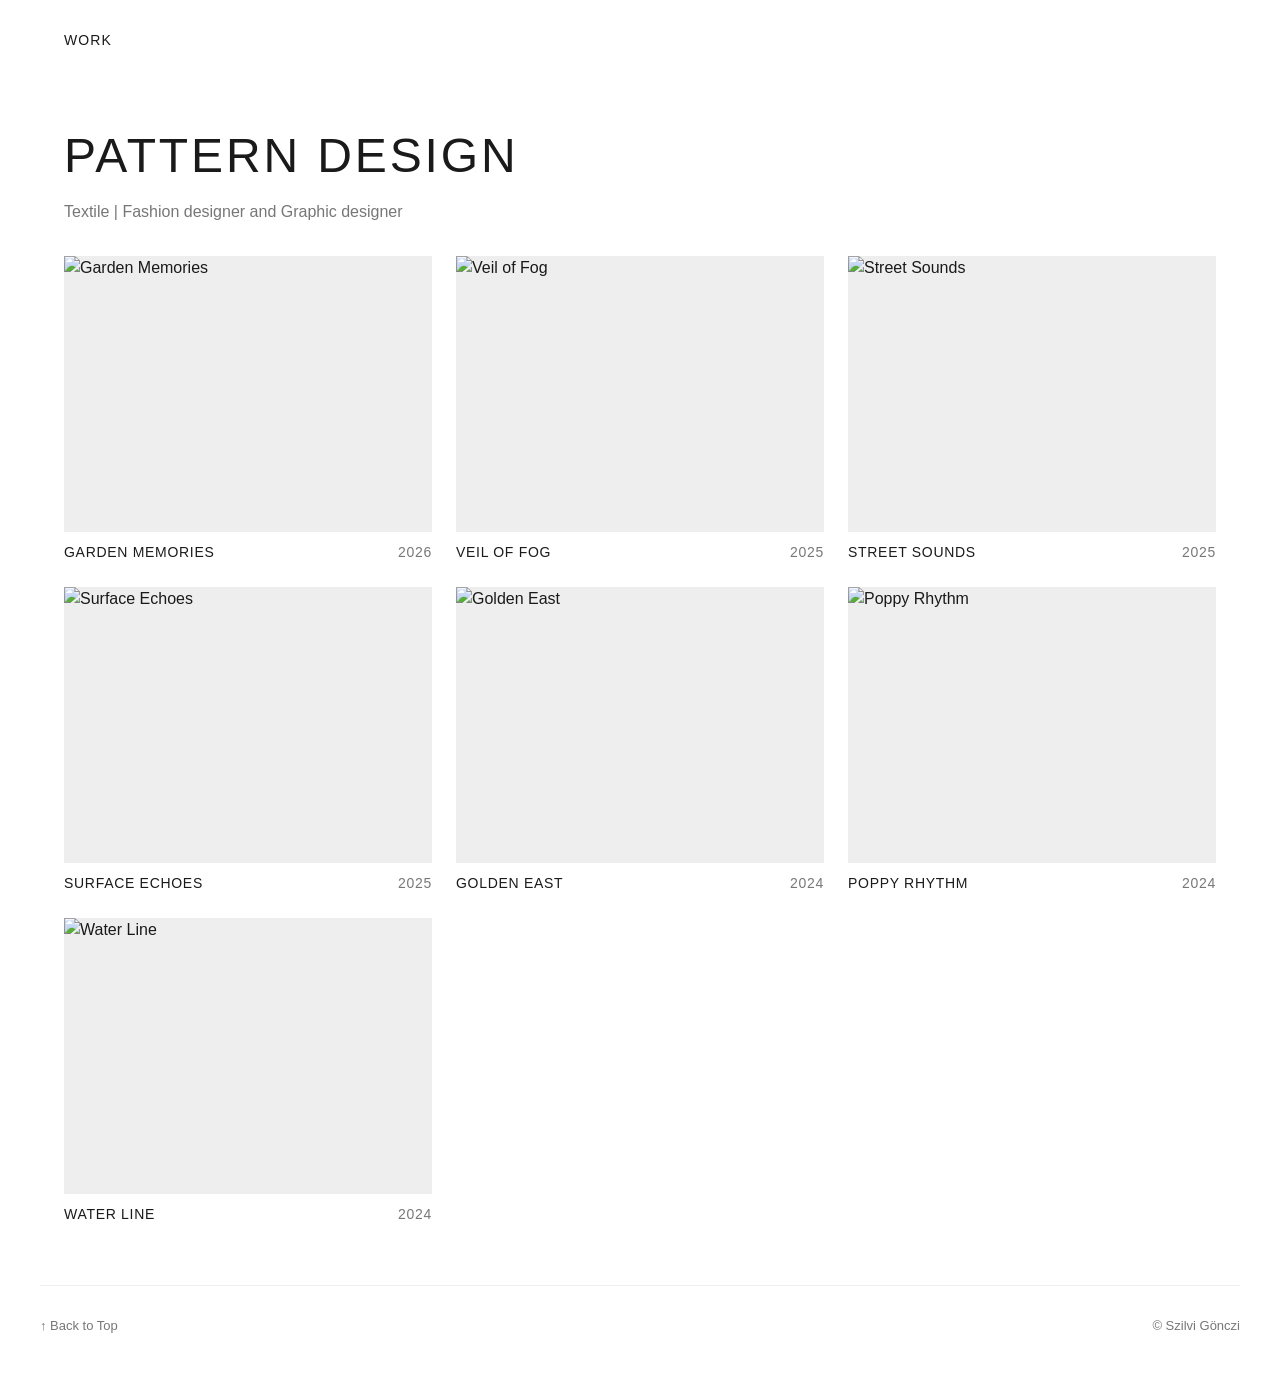
==== index.html @ 8f940dad "Add files via upload" ====
<!DOCTYPE html>
<html lang="en">
<head>
  <meta charset="utf-8">
  <meta name="viewport" content="width=device-width, initial-scale=1">
  <title>Szilvi Gönczi</title>
  <meta property="og:title" content="Szilvi Gönczi">
  <meta property="og:image" content="images/garden-memories.jpg">
  <meta name="twitter:card" content="summary_large_image">
  <link rel="stylesheet" href="style.css">
</head>
<body>
  <header class="site-header">
    <div class="wrap"><nav><a href="index.html">Work</a></nav></div>
  </header>

  <main class="wrap">
    <section class="page-title">
      <h1>PATTERN DESIGN</h1>
      <p>Textile | Fashion designer and Graphic designer</p>
    </section>

    <section class="grid">
      <a class="card" href="garden-memories.html"><div class="thumb"><img src="images/garden-memories.jpg" alt="Garden Memories" loading="lazy"></div><div class="meta"><span>Garden Memories</span><span class="year">2026</span></div></a>
      <a class="card" href="veil-of-fog.html"><div class="thumb"><img src="images/veil-of-fog.jpg" alt="Veil of Fog" loading="lazy"></div><div class="meta"><span>Veil of Fog</span><span class="year">2025</span></div></a>
      <a class="card" href="street-sounds.html"><div class="thumb"><img src="images/street-sounds.jpg" alt="Street Sounds" loading="lazy"></div><div class="meta"><span>Street Sounds</span><span class="year">2025</span></div></a>
      <a class="card" href="surface-echoes.html"><div class="thumb"><img src="images/surface-echoes.jpg" alt="Surface Echoes" loading="lazy"></div><div class="meta"><span>Surface Echoes</span><span class="year">2025</span></div></a>
      <a class="card" href="golden-east.html"><div class="thumb"><img src="images/golden-east.jpg" alt="Golden East" loading="lazy"></div><div class="meta"><span>Golden East</span><span class="year">2024</span></div></a>
      <a class="card" href="poppy-rhythm.html"><div class="thumb"><img src="images/poppy-rhythm.jpg" alt="Poppy Rhythm" loading="lazy"></div><div class="meta"><span>Poppy Rhythm</span><span class="year">2024</span></div></a>
      <a class="card" href="water-line.html"><div class="thumb"><img src="images/water-line.jpg" alt="Water Line" loading="lazy"></div><div class="meta"><span>Water Line</span><span class="year">2024</span></div></a>
    </section>
  </main>

  <footer class="wrap site-footer">
    <a href="#">↑ Back to Top</a>
    <span>© Szilvi Gönczi</span>
  </footer>
</body>
</html>
---- style.css ----
/* ====== Tweak these to match the original exactly ====== */
:root {
  --bg: #ffffff;
  --text: #1a1a1a;
  --muted: #777777;
  --accent: #1a1a1a;
  --font-body: "Helvetica Neue", Helvetica, Arial, sans-serif;
  --font-heading: "Helvetica Neue", Helvetica, Arial, sans-serif;
  --max-width: 1200px;
  --gap: 24px;
  --columns: 3;          /* change to 2 or 4 after comparing with the original */
  --thumb-ratio: 4 / 3;  /* the original preview image is 1152x864 = 4:3 */
}
@media (prefers-color-scheme: dark) { :root { } } /* remove: keeping original light look */

* { box-sizing: border-box; margin: 0; padding: 0; }
html { scroll-behavior: smooth; }
body { background: var(--bg); color: var(--text); font-family: var(--font-body); line-height: 1.5; }
a { color: inherit; text-decoration: none; }
img { display: block; max-width: 100%; }

.wrap { max-width: var(--max-width); margin: 0 auto; padding: 0 24px; }

/* Header / nav */
.site-header { padding: 28px 0; }
.site-header nav a { font-size: 14px; letter-spacing: .08em; text-transform: uppercase; }
.site-header nav a:hover { opacity: .6; }

/* Page title block */
.page-title { padding: 40px 0 32px; }
.page-title h1 { font-family: var(--font-heading); font-size: clamp(28px, 4vw, 48px); font-weight: 400; letter-spacing: .06em; }
.page-title p { color: var(--muted); margin-top: 8px; font-size: 16px; }

/* Project grid */
.grid { display: grid; grid-template-columns: repeat(var(--columns), 1fr); gap: var(--gap); padding-bottom: 60px; }
.card { display: block; }
.card .thumb { aspect-ratio: var(--thumb-ratio); background: #eee; overflow: hidden; }
.card .thumb img { width: 100%; height: 100%; object-fit: cover; transition: transform .5s ease, opacity .3s; }
.card:hover .thumb img { transform: scale(1.03); opacity: .9; }
.card .meta { display: flex; justify-content: space-between; gap: 12px; padding-top: 10px; font-size: 14px; letter-spacing: .05em; text-transform: uppercase; }
.card .meta .year { color: var(--muted); }

/* Project page */
.project h1 { font-size: clamp(26px, 3.5vw, 40px); font-weight: 400; letter-spacing: .06em; text-transform: uppercase; }
.project .year { color: var(--muted); margin: 6px 0 24px; }
.project .description { max-width: 640px; margin-bottom: 40px; }
.project .gallery { display: grid; gap: var(--gap); padding-bottom: 60px; }
.back { display: inline-block; margin-bottom: 24px; font-size: 14px; }

/* Footer */
.site-footer { padding: 30px 0 50px; display: flex; justify-content: space-between; font-size: 13px; color: var(--muted); border-top: 1px solid #eee; }
.site-footer a:hover { color: var(--text); }

@media (max-width: 900px) { :root { --columns: 2; } }
@media (max-width: 560px) { :root { --columns: 1; } }
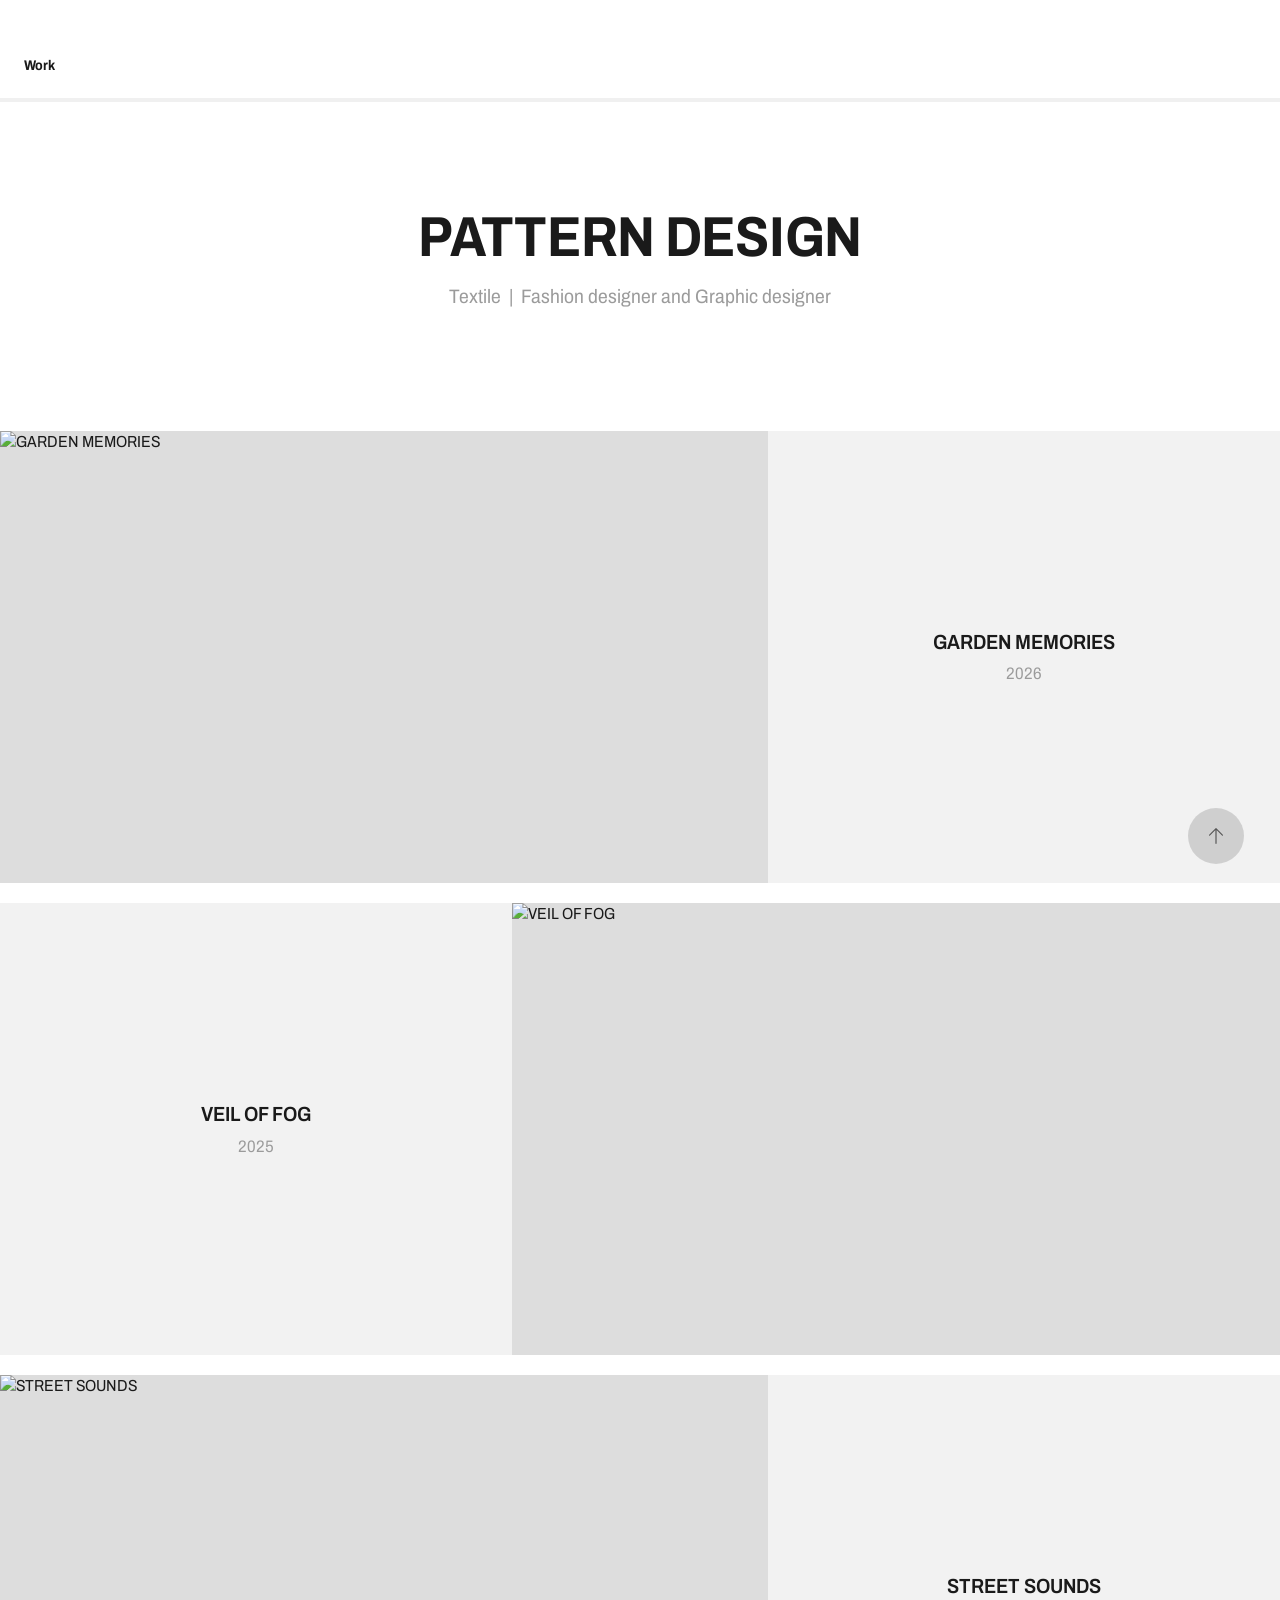
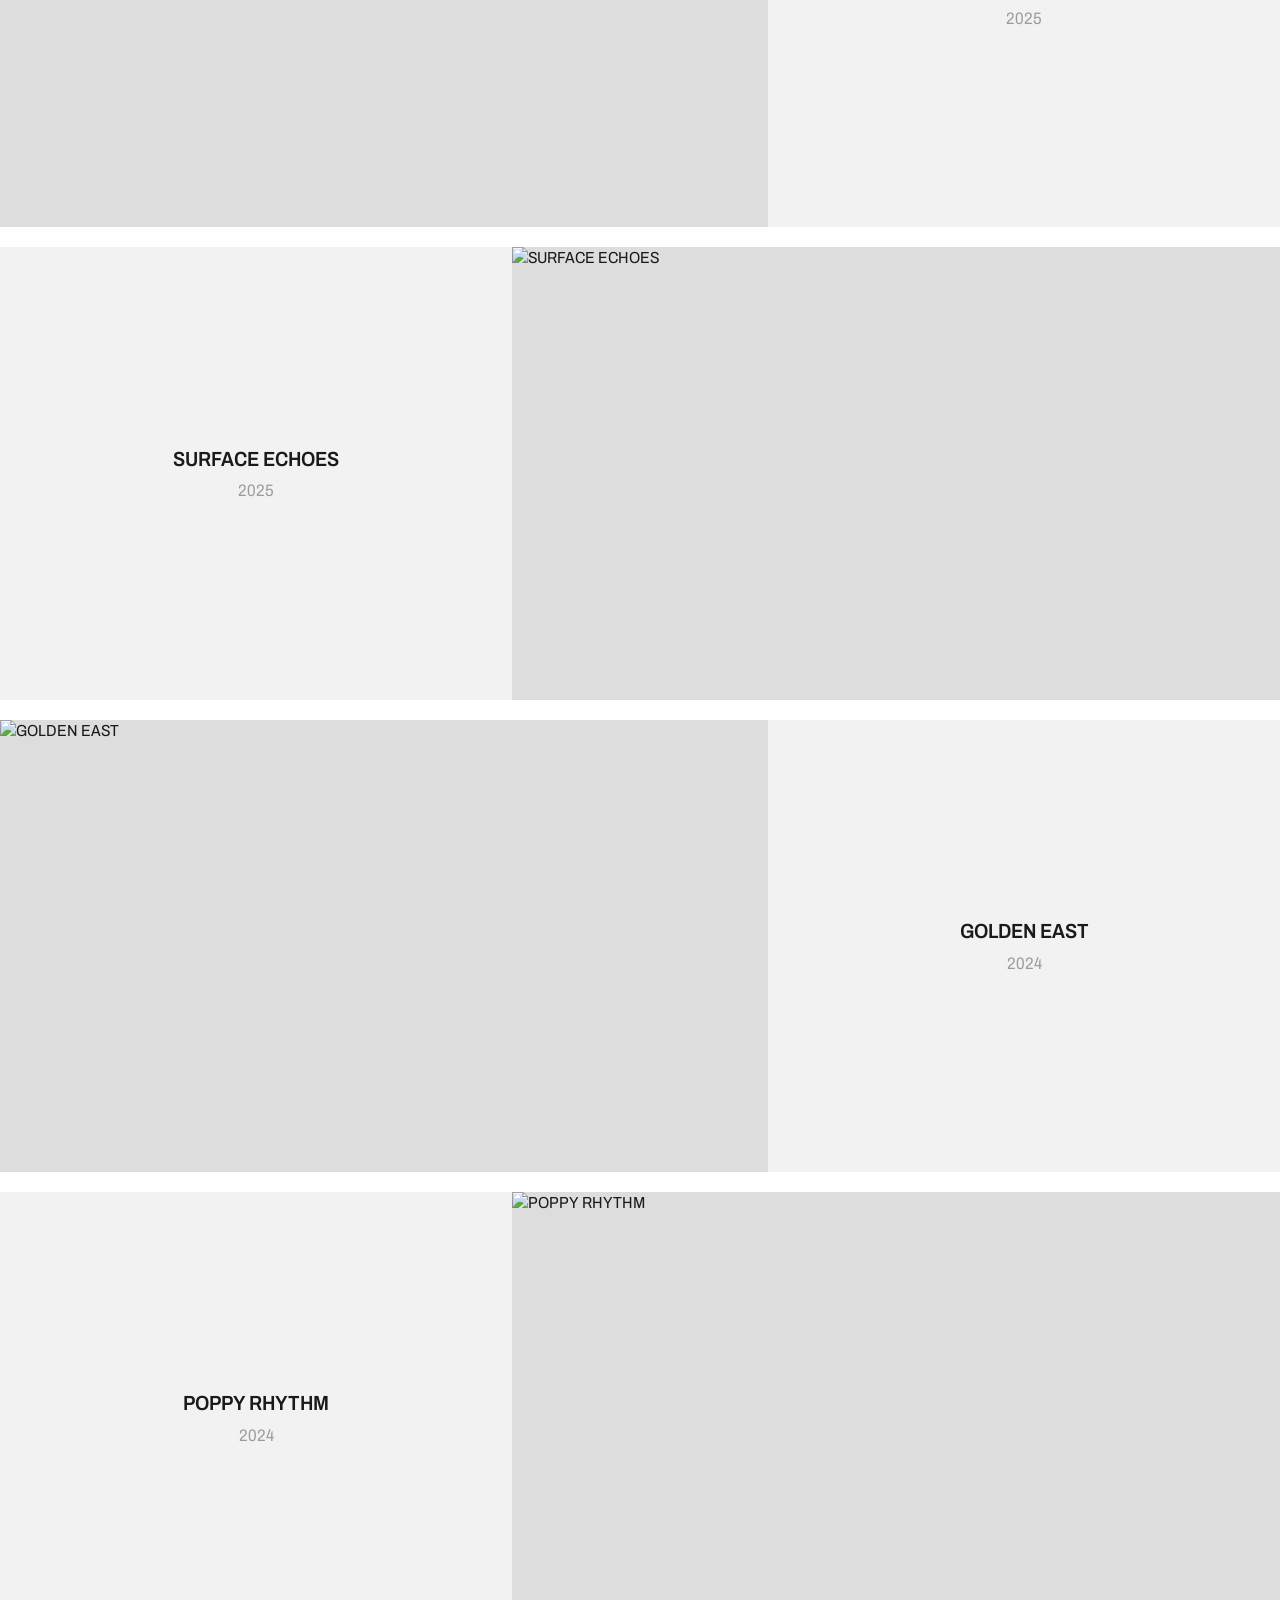
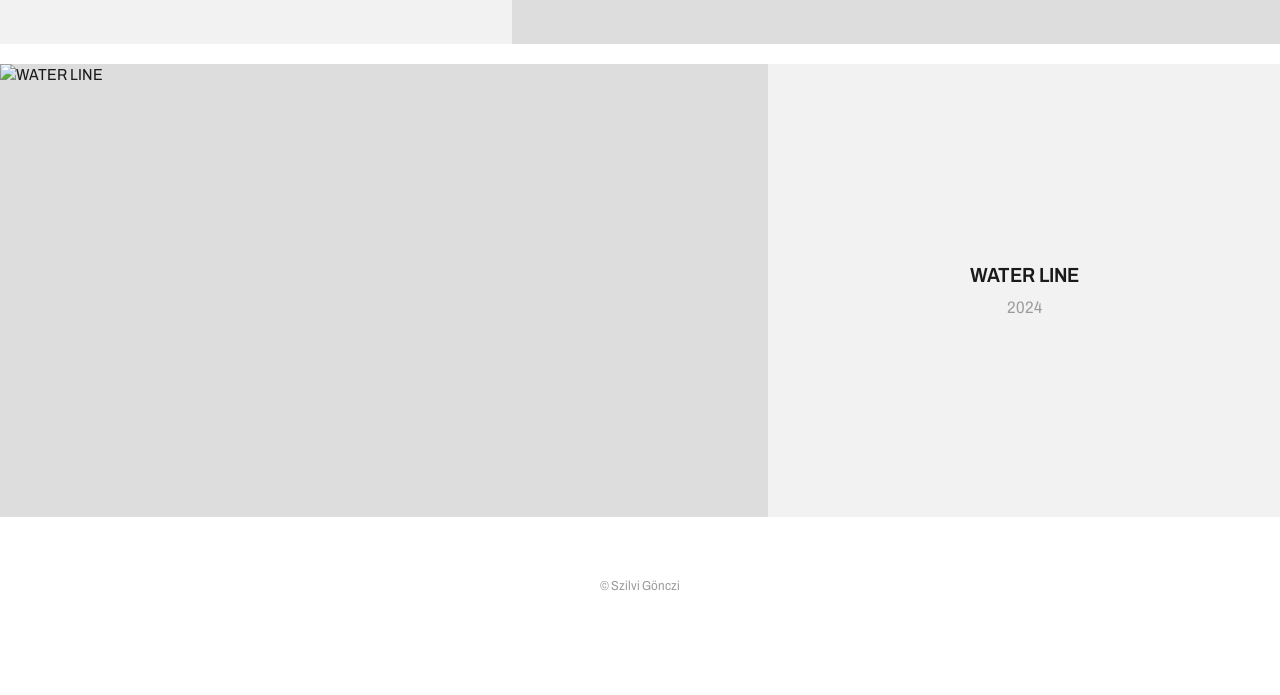
==== commit f0b01a25: "Add files via upload" ====
--- a/index.html
+++ b/index.html
@@ -7,33 +7,28 @@
   <meta property="og:title" content="Szilvi Gönczi">
   <meta property="og:image" content="images/garden-memories.jpg">
   <meta name="twitter:card" content="summary_large_image">
+  <link rel="preconnect" href="https://fonts.googleapis.com"><link href="https://fonts.googleapis.com/css2?family=Archivo:wdth,wght@62..125,400..800&display=swap" rel="stylesheet">
   <link rel="stylesheet" href="style.css">
 </head>
 <body>
-  <header class="site-header">
-    <div class="wrap"><nav><a href="index.html">Work</a></nav></div>
-  </header>
+  <header class="site-header"><nav><a href="index.html">Work</a></nav></header>
 
-  <main class="wrap">
-    <section class="page-title">
-      <h1>PATTERN DESIGN</h1>
-      <p>Textile | Fashion designer and Graphic designer</p>
-    </section>
+  <section class="intro">
+    <h1>PATTERN DESIGN</h1>
+    <p>Textile &nbsp;|&nbsp; Fashion designer and Graphic designer</p>
+  </section>
 
-    <section class="grid">
-      <a class="card" href="garden-memories.html"><div class="thumb"><img src="images/garden-memories.jpg" alt="Garden Memories" loading="lazy"></div><div class="meta"><span>Garden Memories</span><span class="year">2026</span></div></a>
-      <a class="card" href="veil-of-fog.html"><div class="thumb"><img src="images/veil-of-fog.jpg" alt="Veil of Fog" loading="lazy"></div><div class="meta"><span>Veil of Fog</span><span class="year">2025</span></div></a>
-      <a class="card" href="street-sounds.html"><div class="thumb"><img src="images/street-sounds.jpg" alt="Street Sounds" loading="lazy"></div><div class="meta"><span>Street Sounds</span><span class="year">2025</span></div></a>
-      <a class="card" href="surface-echoes.html"><div class="thumb"><img src="images/surface-echoes.jpg" alt="Surface Echoes" loading="lazy"></div><div class="meta"><span>Surface Echoes</span><span class="year">2025</span></div></a>
-      <a class="card" href="golden-east.html"><div class="thumb"><img src="images/golden-east.jpg" alt="Golden East" loading="lazy"></div><div class="meta"><span>Golden East</span><span class="year">2024</span></div></a>
-      <a class="card" href="poppy-rhythm.html"><div class="thumb"><img src="images/poppy-rhythm.jpg" alt="Poppy Rhythm" loading="lazy"></div><div class="meta"><span>Poppy Rhythm</span><span class="year">2024</span></div></a>
-      <a class="card" href="water-line.html"><div class="thumb"><img src="images/water-line.jpg" alt="Water Line" loading="lazy"></div><div class="meta"><span>Water Line</span><span class="year">2024</span></div></a>
-    </section>
+  <main class="rows">
+      <a class="row" href="garden-memories.html"><div class="row-img"><img src="images/garden-memories.jpg" alt="GARDEN MEMORIES" loading="lazy"></div><div class="row-text"><h2>GARDEN MEMORIES</h2><p>2026</p></div></a>
+      <a class="row" href="veil-of-fog.html"><div class="row-img"><img src="images/veil-of-fog.jpg" alt="VEIL OF FOG" loading="lazy"></div><div class="row-text"><h2>VEIL OF FOG</h2><p>2025</p></div></a>
+      <a class="row" href="street-sounds.html"><div class="row-img"><img src="images/street-sounds.jpg" alt="STREET SOUNDS" loading="lazy"></div><div class="row-text"><h2>STREET SOUNDS</h2><p>2025</p></div></a>
+      <a class="row" href="surface-echoes.html"><div class="row-img"><img src="images/surface-echoes.jpg" alt="SURFACE ECHOES" loading="lazy"></div><div class="row-text"><h2>SURFACE ECHOES</h2><p>2025</p></div></a>
+      <a class="row" href="golden-east.html"><div class="row-img"><img src="images/golden-east.jpg" alt="GOLDEN EAST" loading="lazy"></div><div class="row-text"><h2>GOLDEN EAST</h2><p>2024</p></div></a>
+      <a class="row" href="poppy-rhythm.html"><div class="row-img"><img src="images/poppy-rhythm.jpg" alt="POPPY RHYTHM" loading="lazy"></div><div class="row-text"><h2>POPPY RHYTHM</h2><p>2024</p></div></a>
+      <a class="row" href="water-line.html"><div class="row-img"><img src="images/water-line.jpg" alt="WATER LINE" loading="lazy"></div><div class="row-text"><h2>WATER LINE</h2><p>2024</p></div></a>
   </main>
 
-  <footer class="wrap site-footer">
-    <a href="#">↑ Back to Top</a>
-    <span>© Szilvi Gönczi</span>
-  </footer>
+  <footer class="site-footer">© Szilvi Gönczi</footer>
+  <a class="to-top" href="#" aria-label="Back to top"><svg viewBox="0 0 24 24" fill="none" stroke="currentColor" stroke-width="1.3" stroke-linecap="round" stroke-linejoin="round"><path d="M12 20V4M5 11l7-7 7 7"/></svg></a>
 </body>
 </html>
--- a/style.css
+++ b/style.css
@@ -2,54 +2,107 @@
 :root {
   --bg: #ffffff;
   --text: #1a1a1a;
-  --muted: #777777;
-  --accent: #1a1a1a;
-  --font-body: "Helvetica Neue", Helvetica, Arial, sans-serif;
-  --font-heading: "Helvetica Neue", Helvetica, Arial, sans-serif;
-  --max-width: 1200px;
-  --gap: 24px;
-  --columns: 3;          /* change to 2 or 4 after comparing with the original */
-  --thumb-ratio: 4 / 3;  /* the original preview image is 1152x864 = 4:3 */
+  --muted: #9b9b9b;
+  --panel: #f2f2f2;
+  --font: "Archivo", "Franklin Gothic Medium", "Helvetica Neue", Arial, sans-serif;
+  --stretch: 88%;         /* Archivo width axis: lower = narrower (Franklin Gothic is fairly narrow) */
+  --title-weight: 700;
+  --header-line: #f0f0f0;
+  --row-gap: 20px;        /* white gap between rows */
+  --img-width: 60%;       /* share of the row taken by the image */
+  --row-ratio: 2.83 / 1;  /* overall row shape (width / height) */
+  --intro-space: 120px;   /* white space between subtitle and first row */
 }
-@media (prefers-color-scheme: dark) { :root { } } /* remove: keeping original light look */
 
 * { box-sizing: border-box; margin: 0; padding: 0; }
 html { scroll-behavior: smooth; }
-body { background: var(--bg); color: var(--text); font-family: var(--font-body); line-height: 1.5; }
+body { background: var(--bg); color: var(--text); font-family: var(--font); font-stretch: var(--stretch); line-height: 1.4; }
 a { color: inherit; text-decoration: none; }
 img { display: block; max-width: 100%; }
 
-.wrap { max-width: var(--max-width); margin: 0 auto; padding: 0 24px; }
-
-/* Header / nav */
-.site-header { padding: 28px 0; }
-.site-header nav a { font-size: 14px; letter-spacing: .08em; text-transform: uppercase; }
+/* Header: left-aligned bold "Work" with a light grey rule under it */
+.site-header { padding: 54px var(--nav-pad, 24px) 22px; text-align: left; border-bottom: 4px solid var(--header-line); }
+.site-header nav a { font-size: 14px; font-weight: 700; }
 .site-header nav a:hover { opacity: .6; }
 
-/* Page title block */
-.page-title { padding: 40px 0 32px; }
-.page-title h1 { font-family: var(--font-heading); font-size: clamp(28px, 4vw, 48px); font-weight: 400; letter-spacing: .06em; }
-.page-title p { color: var(--muted); margin-top: 8px; font-size: 16px; }
+/* Big bold title + grey subtitle */
+.intro { text-align: center; padding: 105px 24px var(--intro-space); }
+.intro h1 { font-size: clamp(32px, 4.4vw, 84px); font-weight: var(--title-weight); line-height: 1.1; letter-spacing: -0.005em; }
+.intro p { color: var(--muted); font-size: clamp(15px, 1.52vw, 28px); font-weight: 400; margin-top: 14px; }
 
-/* Project grid */
-.grid { display: grid; grid-template-columns: repeat(var(--columns), 1fr); gap: var(--gap); padding-bottom: 60px; }
-.card { display: block; }
-.card .thumb { aspect-ratio: var(--thumb-ratio); background: #eee; overflow: hidden; }
-.card .thumb img { width: 100%; height: 100%; object-fit: cover; transition: transform .5s ease, opacity .3s; }
-.card:hover .thumb img { transform: scale(1.03); opacity: .9; }
-.card .meta { display: flex; justify-content: space-between; gap: 12px; padding-top: 10px; font-size: 14px; letter-spacing: .05em; text-transform: uppercase; }
-.card .meta .year { color: var(--muted); }
+/* Full-bleed zigzag rows */
+.rows { display: flex; flex-direction: column; gap: var(--row-gap); }
+.row { display: flex; width: 100%; aspect-ratio: var(--row-ratio); }
+.row:nth-child(even) { flex-direction: row-reverse; }
+.row-img { width: var(--img-width); overflow: hidden; background: #ddd; }
+.row-img img { width: 100%; height: 100%; object-fit: cover; }
+.row-text { flex: 1; background: var(--panel); display: flex; flex-direction: column; align-items: center; justify-content: center; text-align: center; padding: 24px; }
+.row-text h2 { font-size: clamp(16px, 1.6vw, 30px); font-weight: 600; text-transform: uppercase; }
+.row-text p { color: var(--muted); font-size: clamp(14px, 1.3vw, 24px); font-weight: 400; margin-top: 6px; }
 
-/* Project page */
-.project h1 { font-size: clamp(26px, 3.5vw, 40px); font-weight: 400; letter-spacing: .06em; text-transform: uppercase; }
-.project .year { color: var(--muted); margin: 6px 0 24px; }
-.project .description { max-width: 640px; margin-bottom: 40px; }
-.project .gallery { display: grid; gap: var(--gap); padding-bottom: 60px; }
-.back { display: inline-block; margin-bottom: 24px; font-size: 14px; }
+/* Back-to-top round button */
+.to-top { position: fixed; right: 36px; bottom: 36px; width: 56px; height: 56px; border-radius: 50%;
+  background: rgba(0,0,0,.14); display: flex; align-items: center; justify-content: center; color: #555; transition: background .2s; }
+.to-top svg { width: 22px; height: 22px; }
+.to-top:hover { background: rgba(0,0,0,.24); }
 
-/* Footer */
-.site-footer { padding: 30px 0 50px; display: flex; justify-content: space-between; font-size: 13px; color: var(--muted); border-top: 1px solid #eee; }
-.site-footer a:hover { color: var(--text); }
+.site-footer { text-align: center; padding: 60px 0 100px; font-size: 13px; color: var(--muted); }
 
-@media (max-width: 900px) { :root { --columns: 2; } }
-@media (max-width: 560px) { :root { --columns: 1; } }
+/* ===== Project pages ===== */
+.project-page { --side: 3vw; --inner: 6vw; }
+.p-header { border-bottom: 1px solid #eee; padding: 0 var(--side); }
+.p-nav { display: inline-block; padding-top: 14px; font-size: 11px; color: var(--muted); }
+.p-title { text-align: center; font-size: 13px; font-weight: 700; letter-spacing: .02em; padding: 24px 0 30px; }
+
+.hero { padding: 0 var(--side); }
+.hero img { width: 100%; height: auto; display: block; background: #ddd; min-height: 40vw; object-fit: cover; }
+.hero-caption { display: flex; align-items: center; gap: 10px; padding: 12px 20px; color: #fff; font-size: 12px; font-weight: 600; letter-spacing: .06em; }
+.hero-caption i { font-style: normal; opacity: .6; }
+
+.p-intro { padding: 0 var(--inner); }
+.statement-row { display: flex; justify-content: flex-end; align-items: center; gap: 2vw; padding: 2.8vw 1.5vw 0 0; }
+.statement { max-width: 20vw; font-size: clamp(9px, .78vw, 13px); font-weight: 700; line-height: 1.45; letter-spacing: .01em; text-align: right; }
+.vr { width: 1px; align-self: stretch; background: #222; }
+.p-year { font-size: clamp(20px, 2vw, 32px); font-weight: 800; }
+.p-h1 { font-size: clamp(48px, 8.5vw, 150px); font-weight: 800; line-height: .92; letter-spacing: -.01em; margin-top: .5vw; }
+.short-rule { width: 5vw; border: 0; border-top: 3px solid var(--text); margin: 2.4vw 0 1.8vw; }
+.p-lead { max-width: 28vw; font-size: clamp(10px, .85vw, 14px); text-transform: uppercase; line-height: 1.6; letter-spacing: .02em; color: #444; }
+.p-desc { max-width: 62vw; margin-top: 1.6vw; font-size: clamp(12px, 1vw, 16px); line-height: 1.65; color: #555; }
+
+.collection { padding: 4vw var(--inner) 0; }
+.section-label { display: flex; align-items: center; gap: 12px; margin-bottom: 1vw; font-size: clamp(9px, .8vw, 13px); font-weight: 600; letter-spacing: .06em; color: #222; }
+.section-label i { flex: 1; height: 1px; background: #ddd; }
+.section-label b { width: 6vw; height: 3px; background: var(--text); }
+.tiles { display: grid; grid-template-columns: repeat(4, 1fr); gap: 4px; }
+.tiles img { width: 100%; aspect-ratio: 4 / 3; object-fit: cover; background: #ddd; }
+
+/* Full-width pattern showcase: one big image + caption row, repeated */
+.showcase { padding-top: 1.5vw; }
+.showcase-caption { display: flex; align-items: baseline; gap: 10px; padding: 10px var(--inner) 10px; border-top: 1px solid #ddd; }
+.showcase-caption strong { font-size: clamp(11px, .95vw, 15px); }
+.showcase-caption span { font-size: clamp(8px, .7vw, 12px); color: #777; letter-spacing: .04em; }
+.pattern-block { display: block; }
+.pattern-block img { width: 100%; height: auto; display: block; background: #ddd; }
+.pattern-block figcaption { display: flex; align-items: center; gap: 10px; padding: 14px var(--inner); }
+.p-num { color: #999; font-size: clamp(13px, 1.2vw, 20px); font-weight: 300; }
+.p-name { margin-left: auto; font-size: clamp(11px, .95vw, 15px); font-weight: 700; }
+.p-tag { font-size: clamp(8px, .7vw, 12px); color: #999; letter-spacing: .04em; padding-left: 8px; border-left: 1px solid #ccc; }
+
+.related { padding: 4vw var(--side) 5vw; }
+.related h2 { font-size: clamp(14px, 1.3vw, 20px); font-weight: 700; margin-bottom: 1.4vw; }
+.rel-grid { display: grid; grid-template-columns: repeat(3, 1fr); gap: 2vw; }
+.rel-card { display: block; }
+.rel-card img { width: 100%; aspect-ratio: 4 / 3; object-fit: cover; background: #ddd; }
+.rel-card strong { display: block; text-align: center; font-size: clamp(11px, .95vw, 15px); font-weight: 700; margin-top: 1vw; }
+.rel-card span { display: block; text-align: center; font-size: clamp(10px, .85vw, 13px); color: var(--muted); margin-top: 3px; }
+
+@media (max-width: 800px) {
+  .project-page { --inner: 5vw; --side: 4vw; }
+  .statement-row { padding-right: 0; }
+  .statement { max-width: 50vw; font-size: 10px; }
+  .p-lead, .p-desc { max-width: 100%; }
+  .tiles { grid-template-columns: repeat(2, 1fr); }
+  .rel-grid { grid-template-columns: 1fr; gap: 8vw; }
+  .p-name { margin-left: 0; }
+  .pattern-block figcaption { flex-wrap: wrap; }
+}
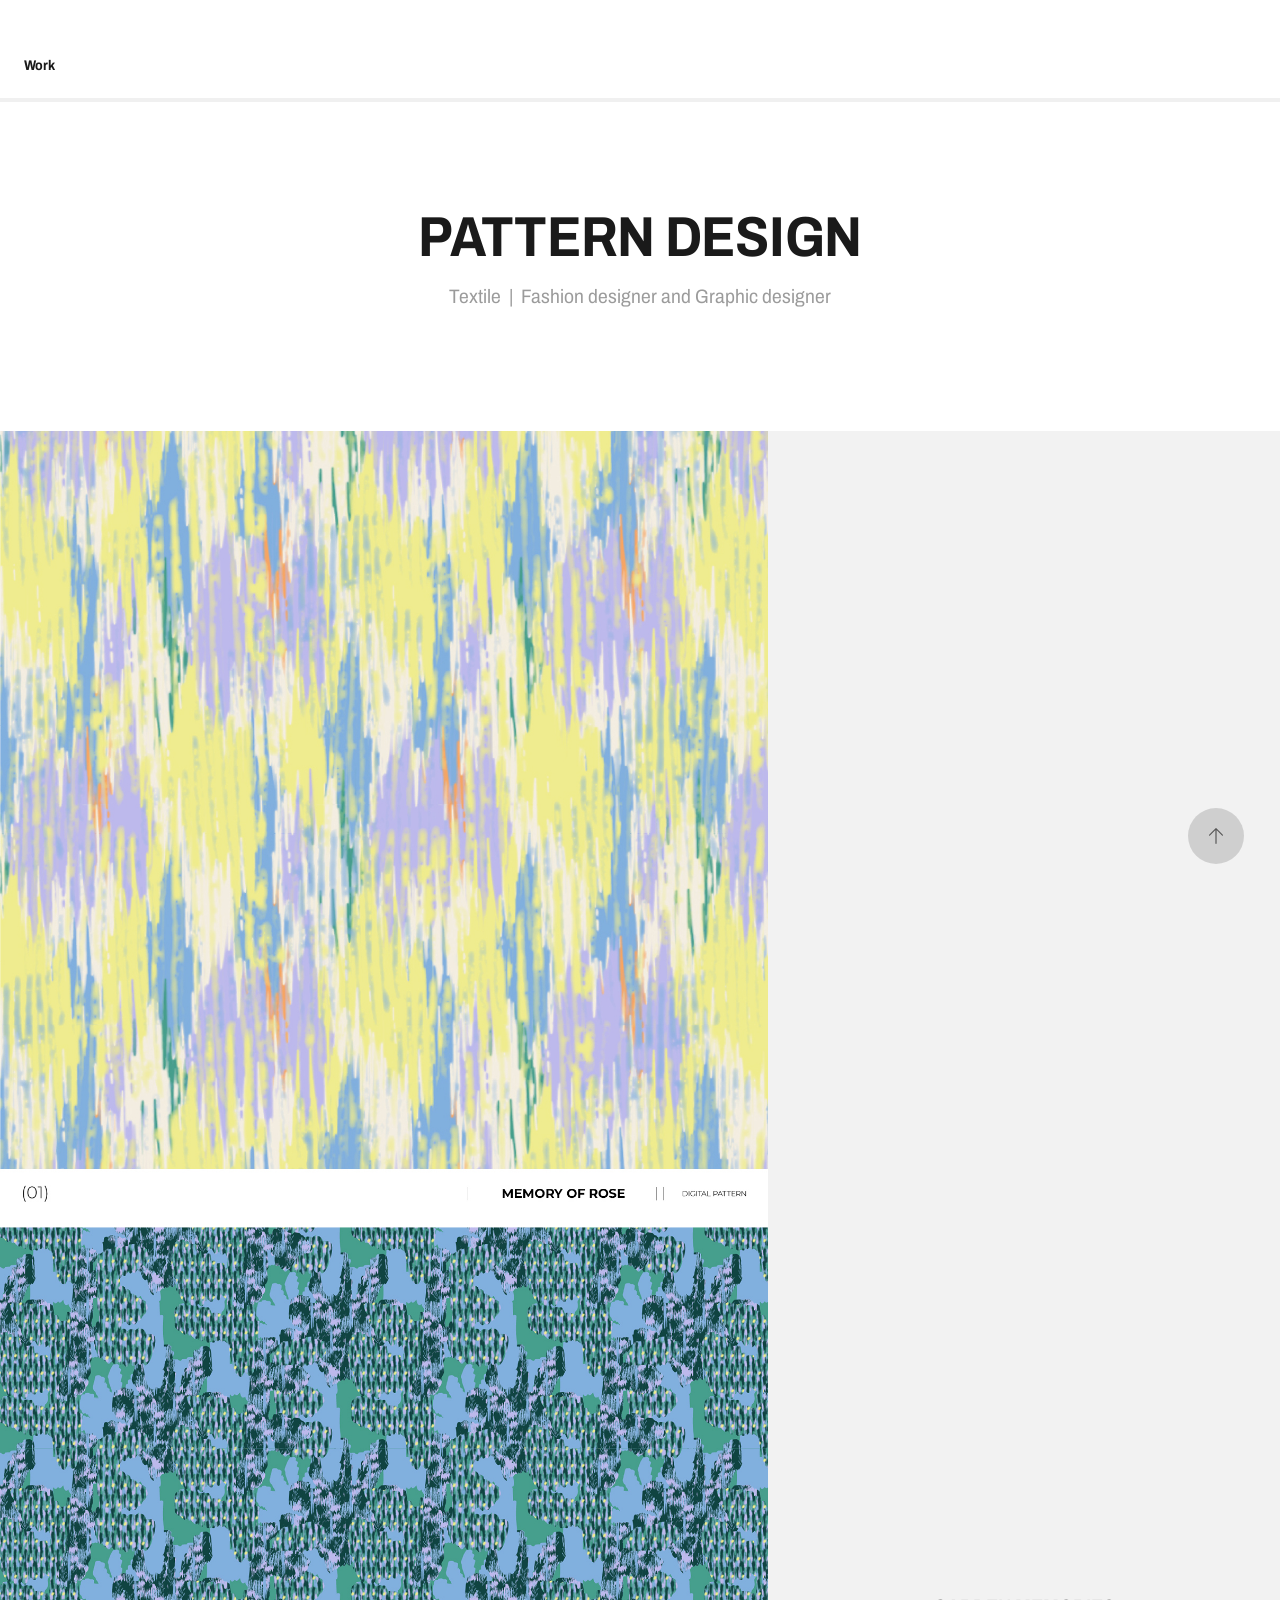
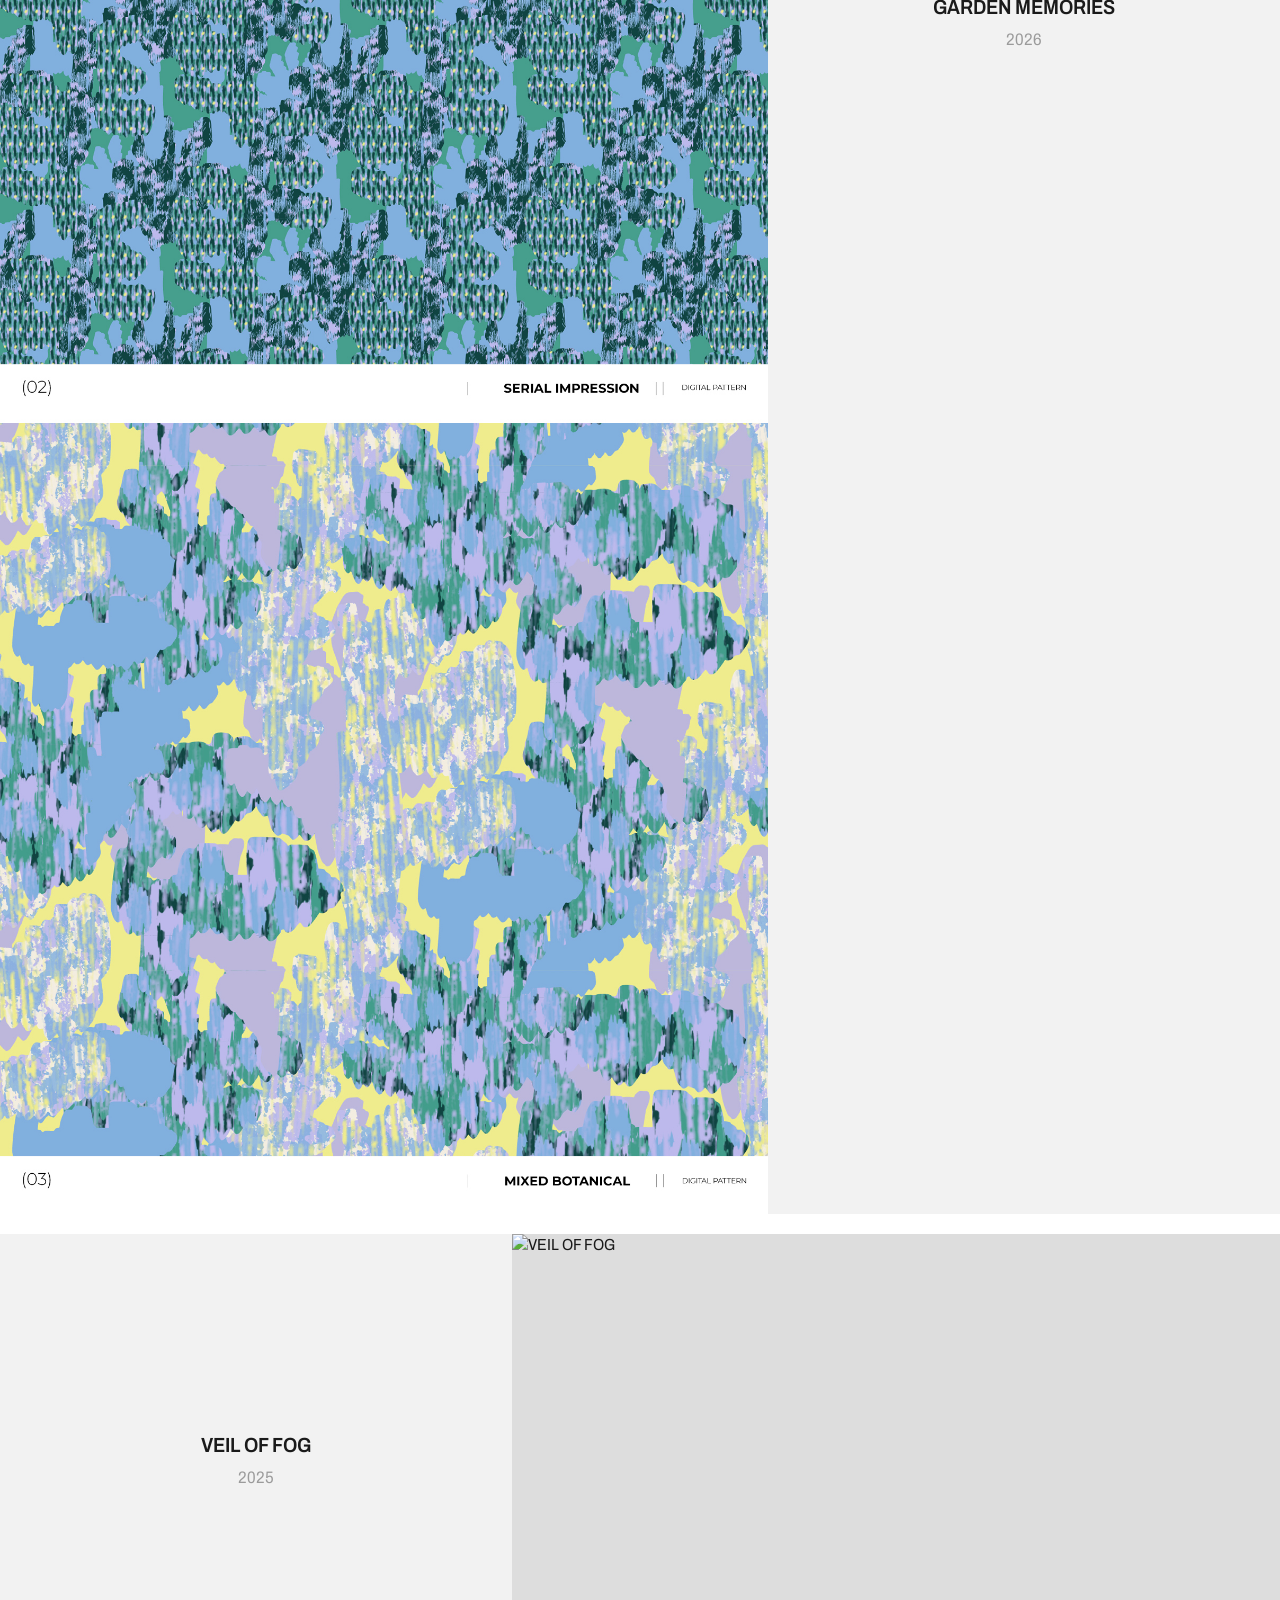
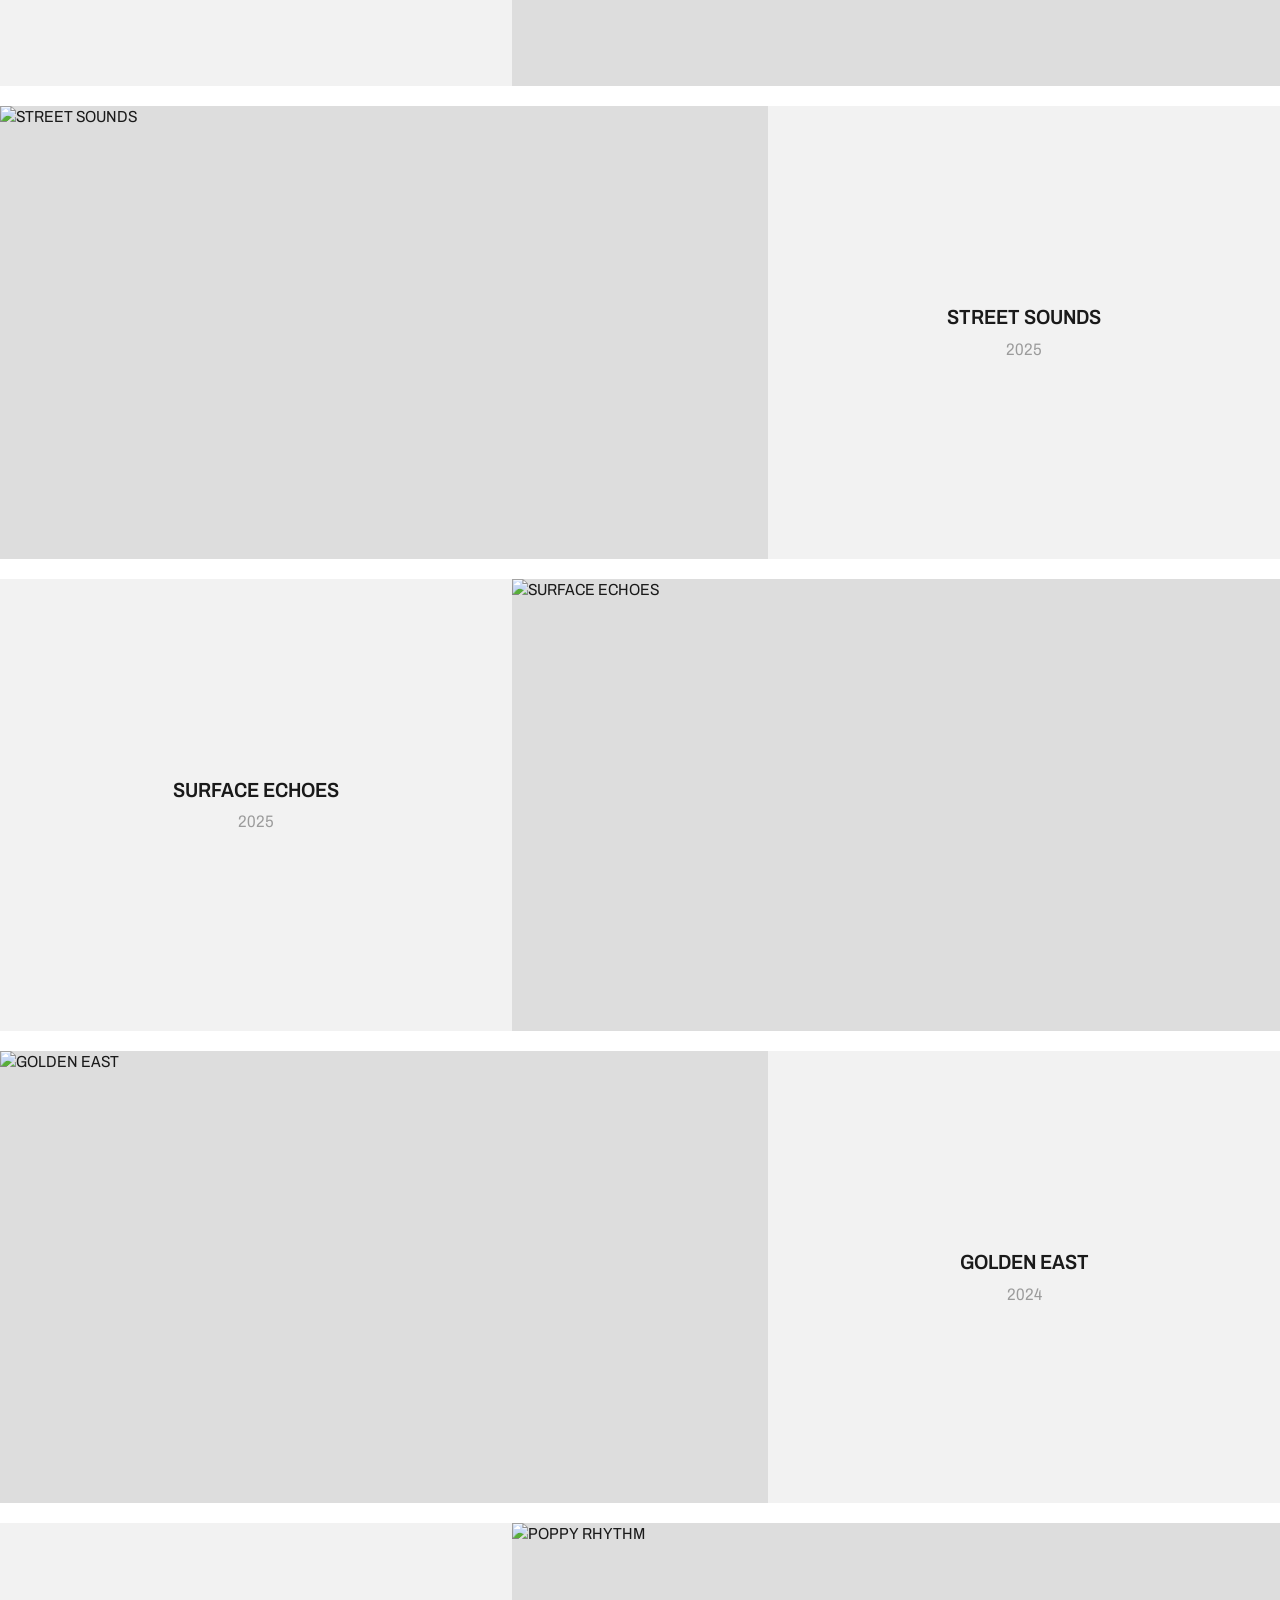
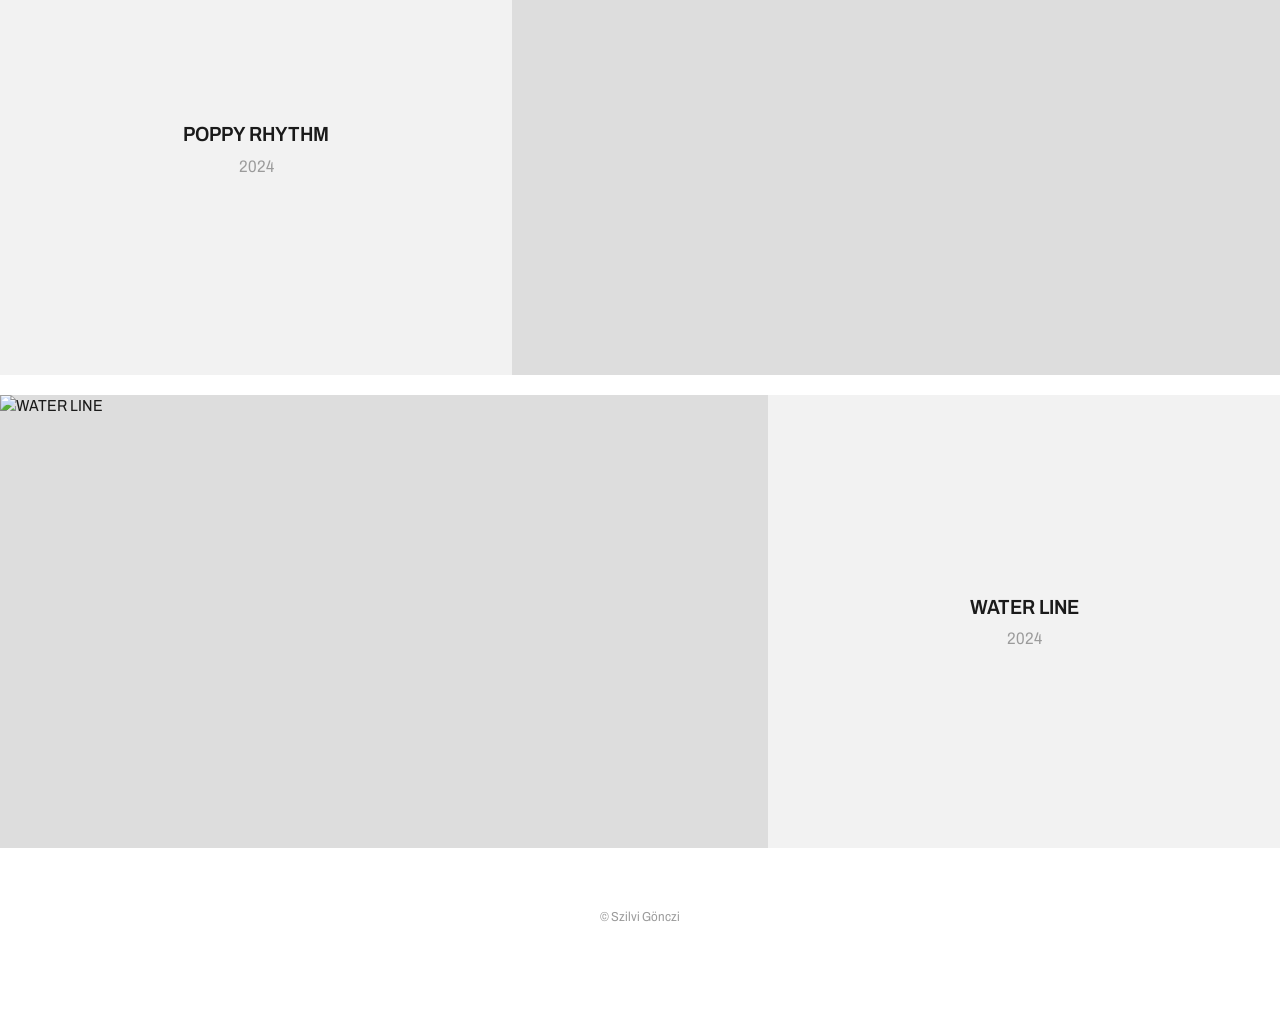
==== commit 86b124e8: "modified:   index.html" ====
--- a/index.html
+++ b/index.html
@@ -19,7 +19,7 @@
   </section>
 
   <main class="rows">
-      <a class="row" href="garden-memories.html"><div class="row-img"><img src="images/garden-memories.jpg" alt="GARDEN MEMORIES" loading="lazy"></div><div class="row-text"><h2>GARDEN MEMORIES</h2><p>2026</p></div></a>
+      <a class="row" href="garden-memories.html"><div class="row-img"><img src="images/kert2.jpg" alt="GARDEN MEMORIES" loading="lazy"></div><div class="row-text"><h2>GARDEN MEMORIES</h2><p>2026</p></div></a>
       <a class="row" href="veil-of-fog.html"><div class="row-img"><img src="images/veil-of-fog.jpg" alt="VEIL OF FOG" loading="lazy"></div><div class="row-text"><h2>VEIL OF FOG</h2><p>2025</p></div></a>
       <a class="row" href="street-sounds.html"><div class="row-img"><img src="images/street-sounds.jpg" alt="STREET SOUNDS" loading="lazy"></div><div class="row-text"><h2>STREET SOUNDS</h2><p>2025</p></div></a>
       <a class="row" href="surface-echoes.html"><div class="row-img"><img src="images/surface-echoes.jpg" alt="SURFACE ECHOES" loading="lazy"></div><div class="row-text"><h2>SURFACE ECHOES</h2><p>2025</p></div></a>
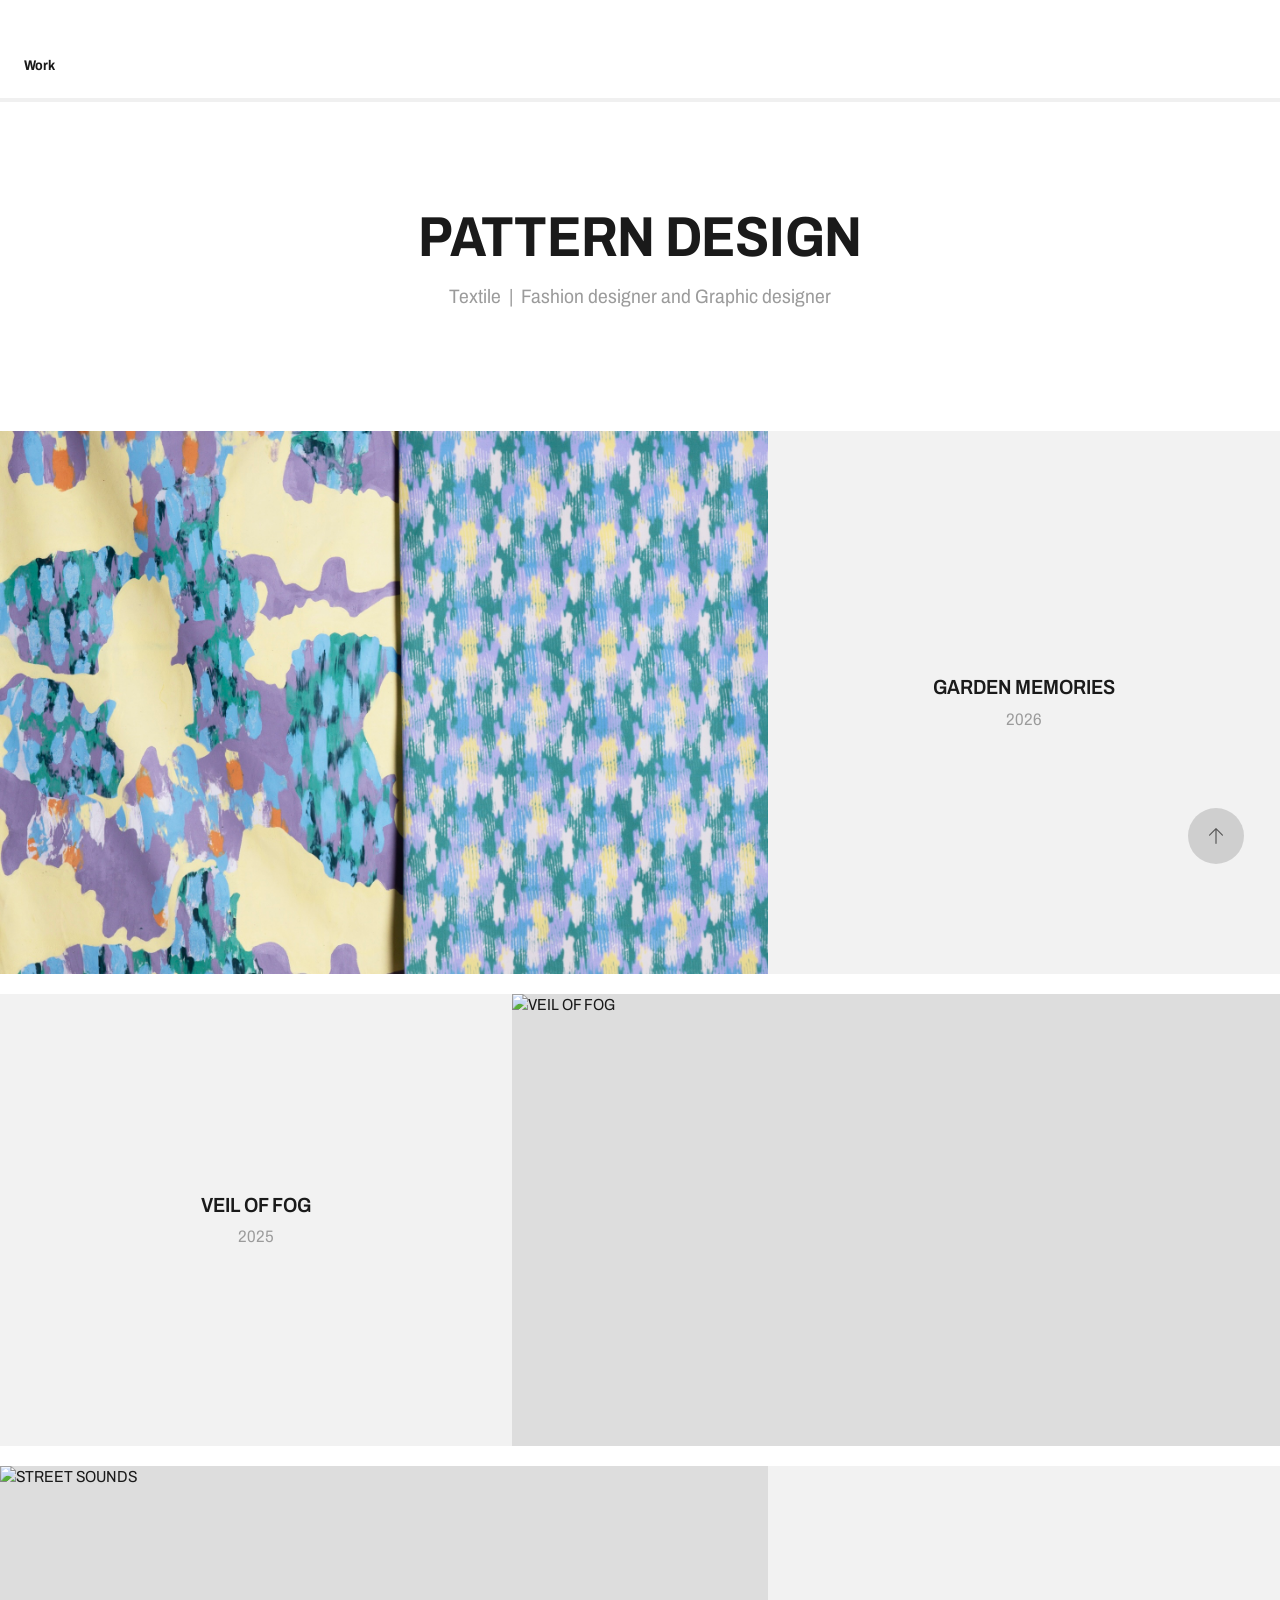
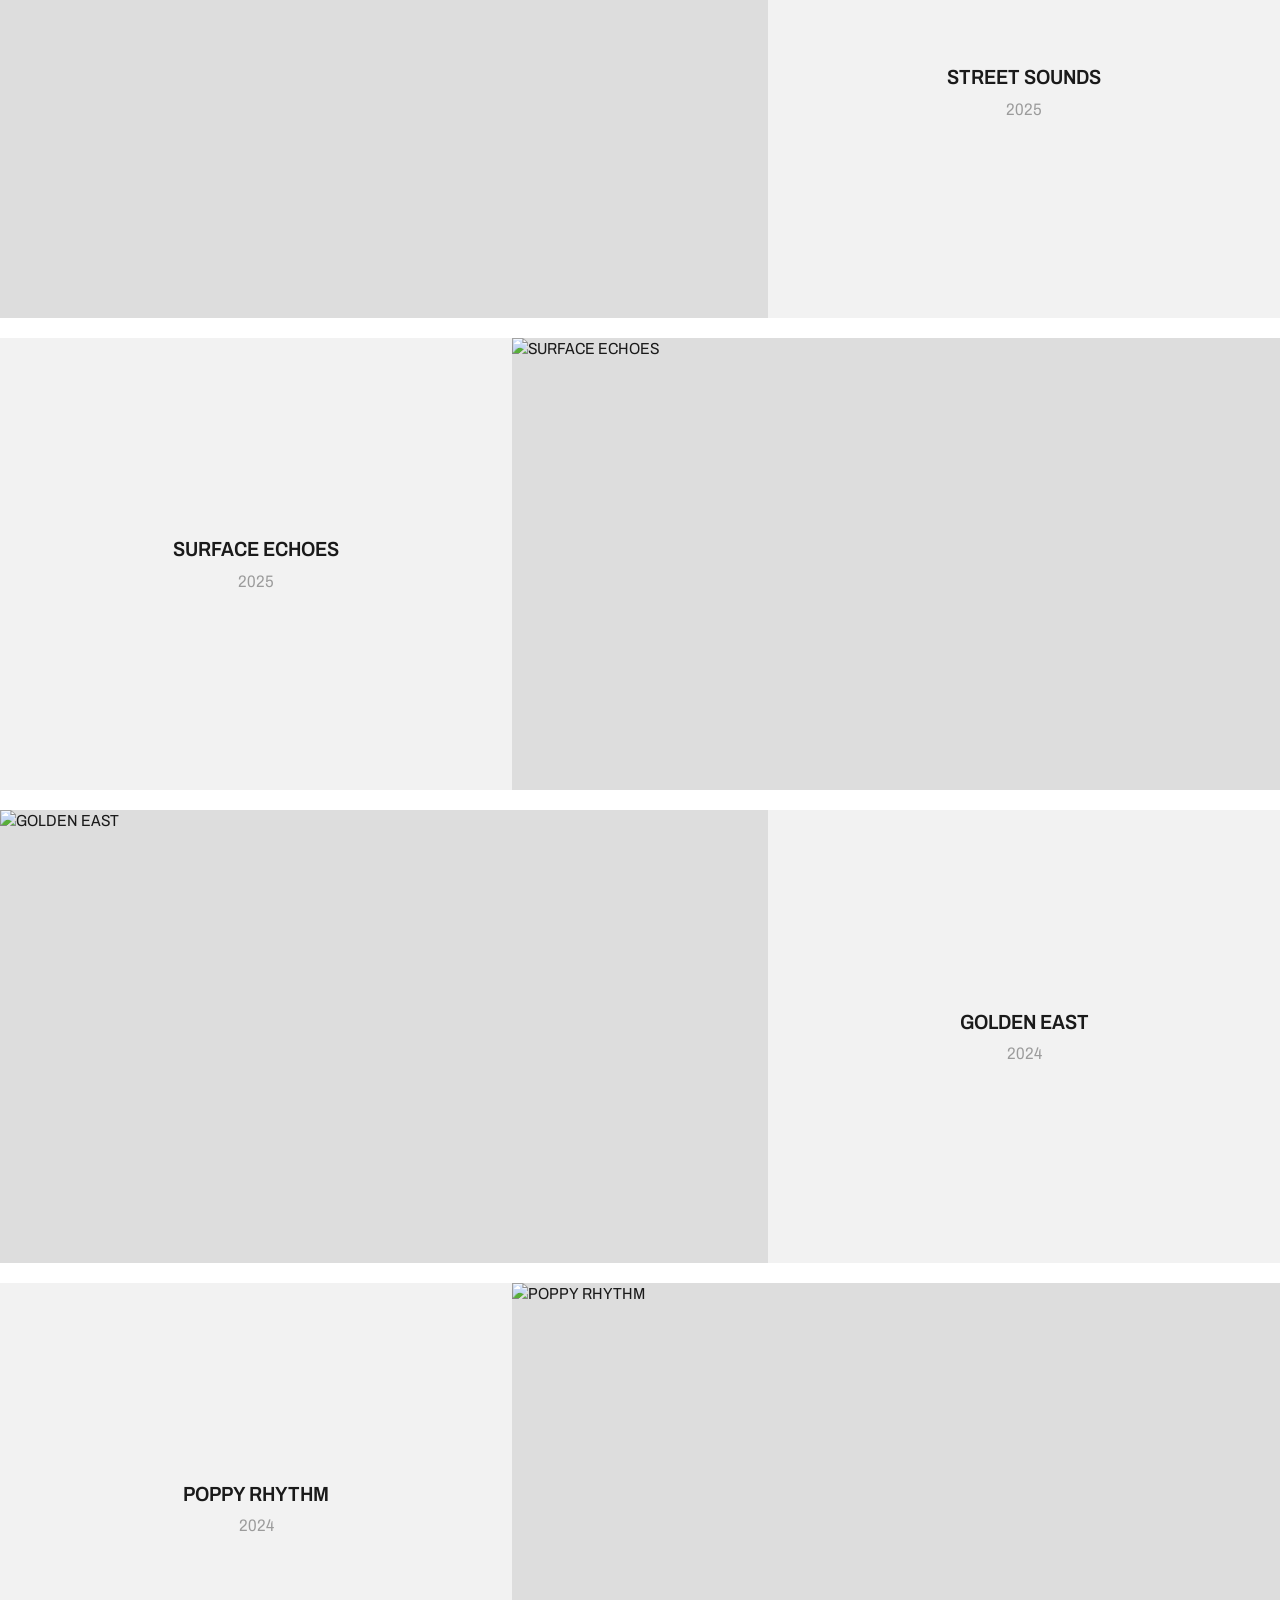
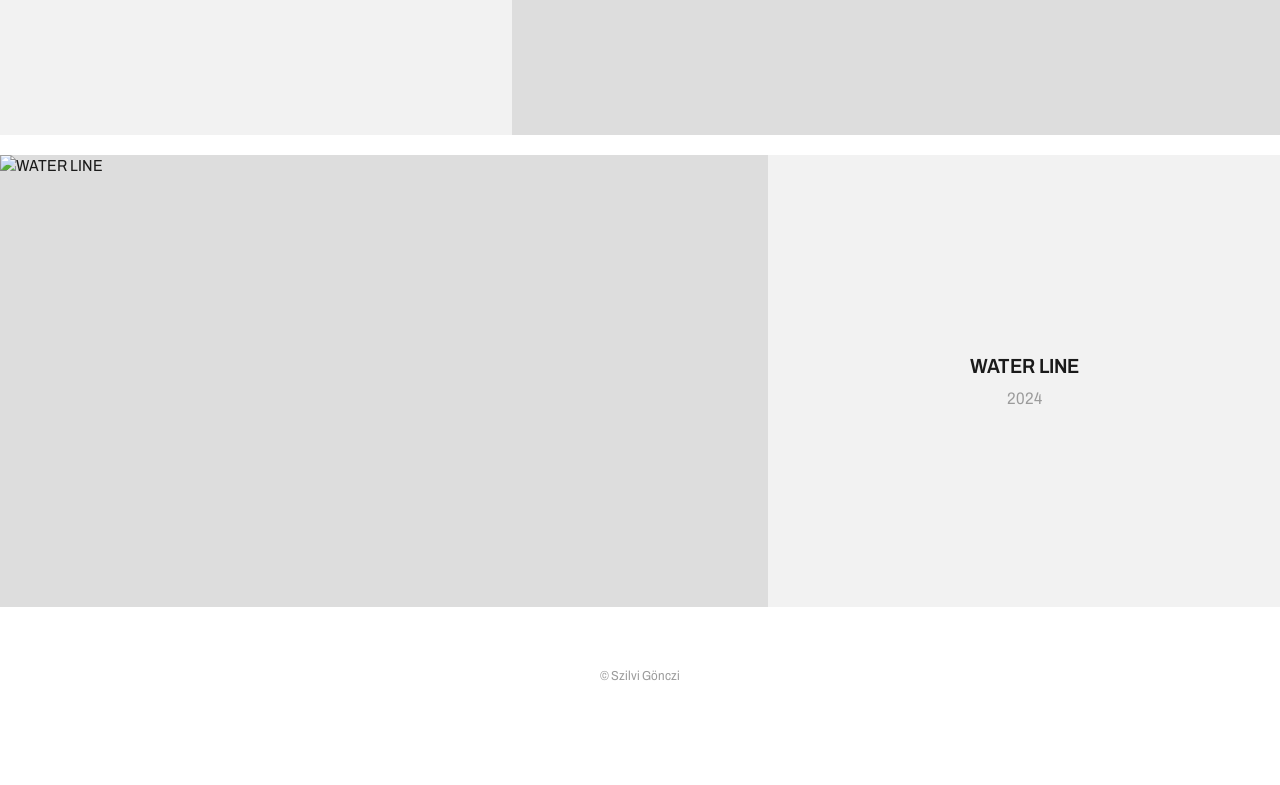
==== commit 455d2a40: "Update index.html" ====
--- a/index.html
+++ b/index.html
@@ -19,7 +19,7 @@
   </section>
 
   <main class="rows">
-      <a class="row" href="garden-memories.html"><div class="row-img"><img src="images/kert2.jpg" alt="GARDEN MEMORIES" loading="lazy"></div><div class="row-text"><h2>GARDEN MEMORIES</h2><p>2026</p></div></a>
+      <a class="row" href="garden-memories.html"><div class="row-img"><img src="images/borito.jpg" alt="GARDEN MEMORIES" loading="lazy"></div><div class="row-text"><h2>GARDEN MEMORIES</h2><p>2026</p></div></a>
       <a class="row" href="veil-of-fog.html"><div class="row-img"><img src="images/veil-of-fog.jpg" alt="VEIL OF FOG" loading="lazy"></div><div class="row-text"><h2>VEIL OF FOG</h2><p>2025</p></div></a>
       <a class="row" href="street-sounds.html"><div class="row-img"><img src="images/street-sounds.jpg" alt="STREET SOUNDS" loading="lazy"></div><div class="row-text"><h2>STREET SOUNDS</h2><p>2025</p></div></a>
       <a class="row" href="surface-echoes.html"><div class="row-img"><img src="images/surface-echoes.jpg" alt="SURFACE ECHOES" loading="lazy"></div><div class="row-text"><h2>SURFACE ECHOES</h2><p>2025</p></div></a>
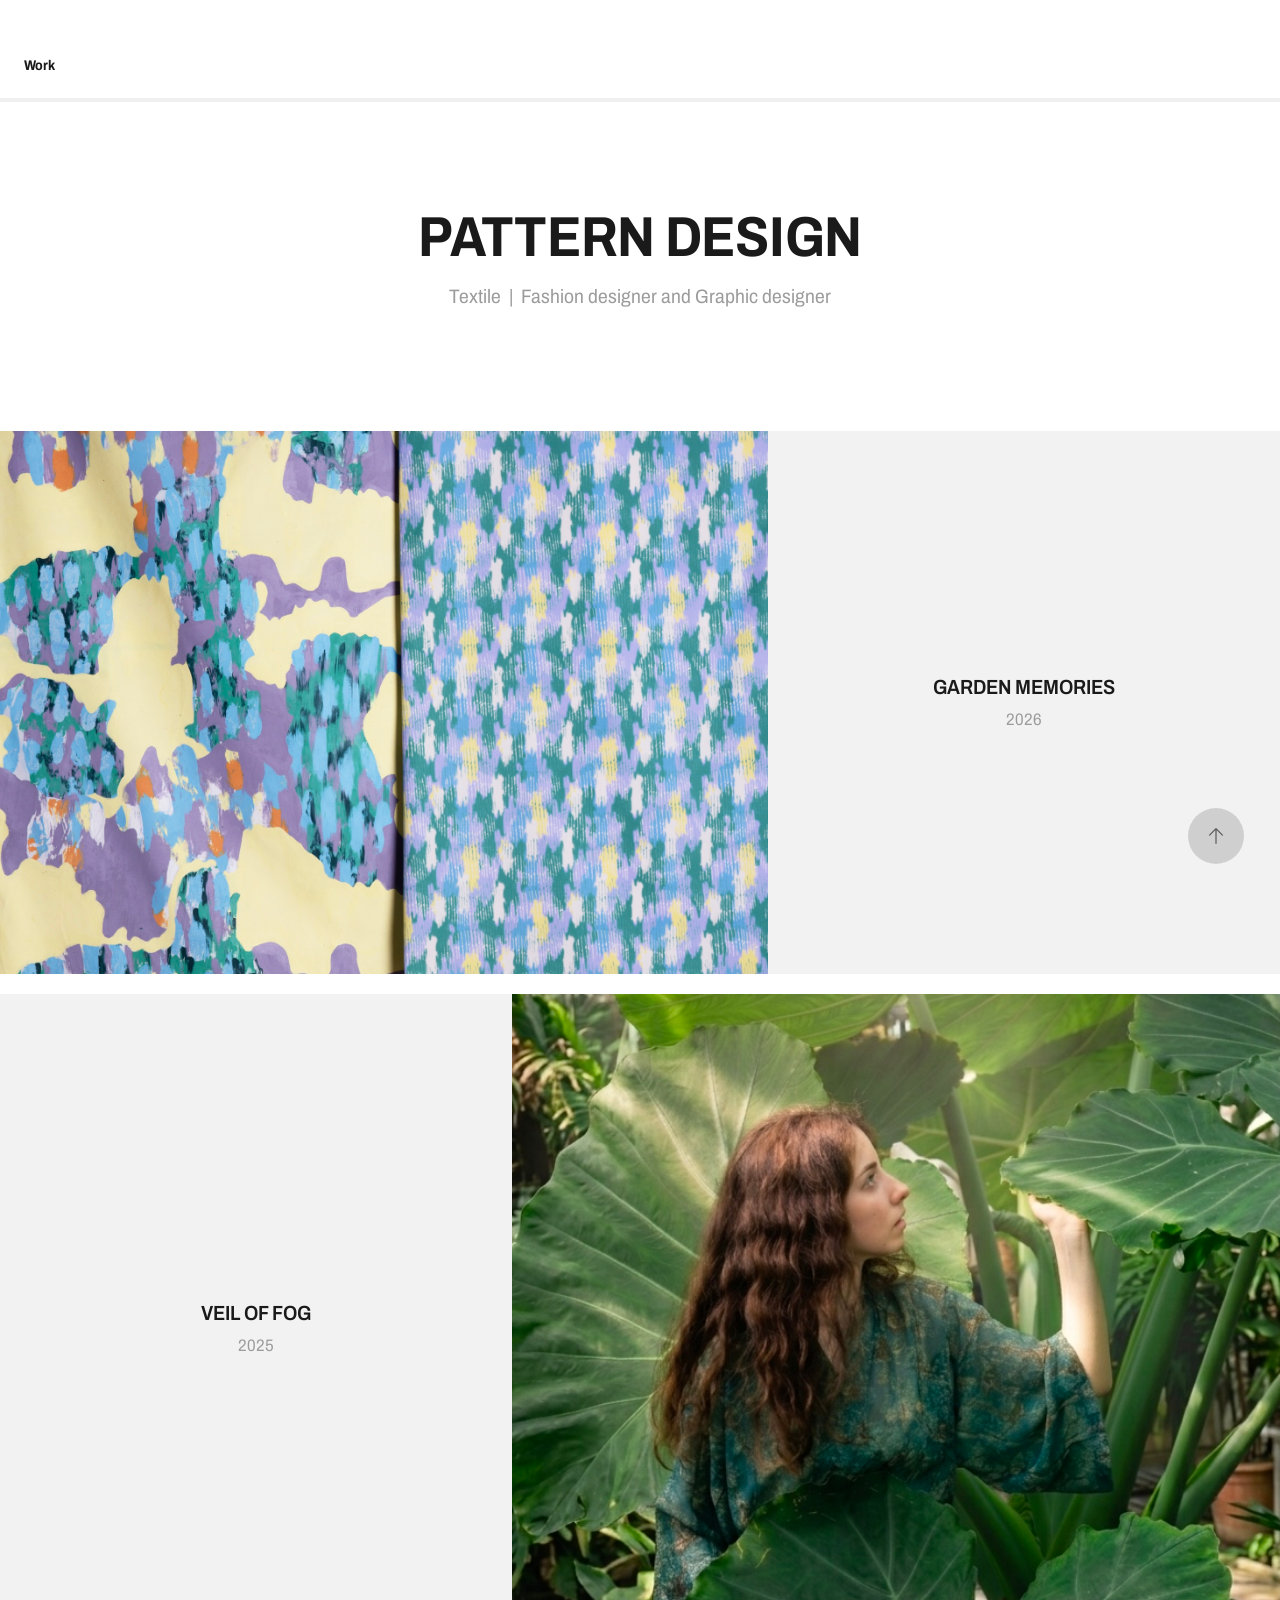
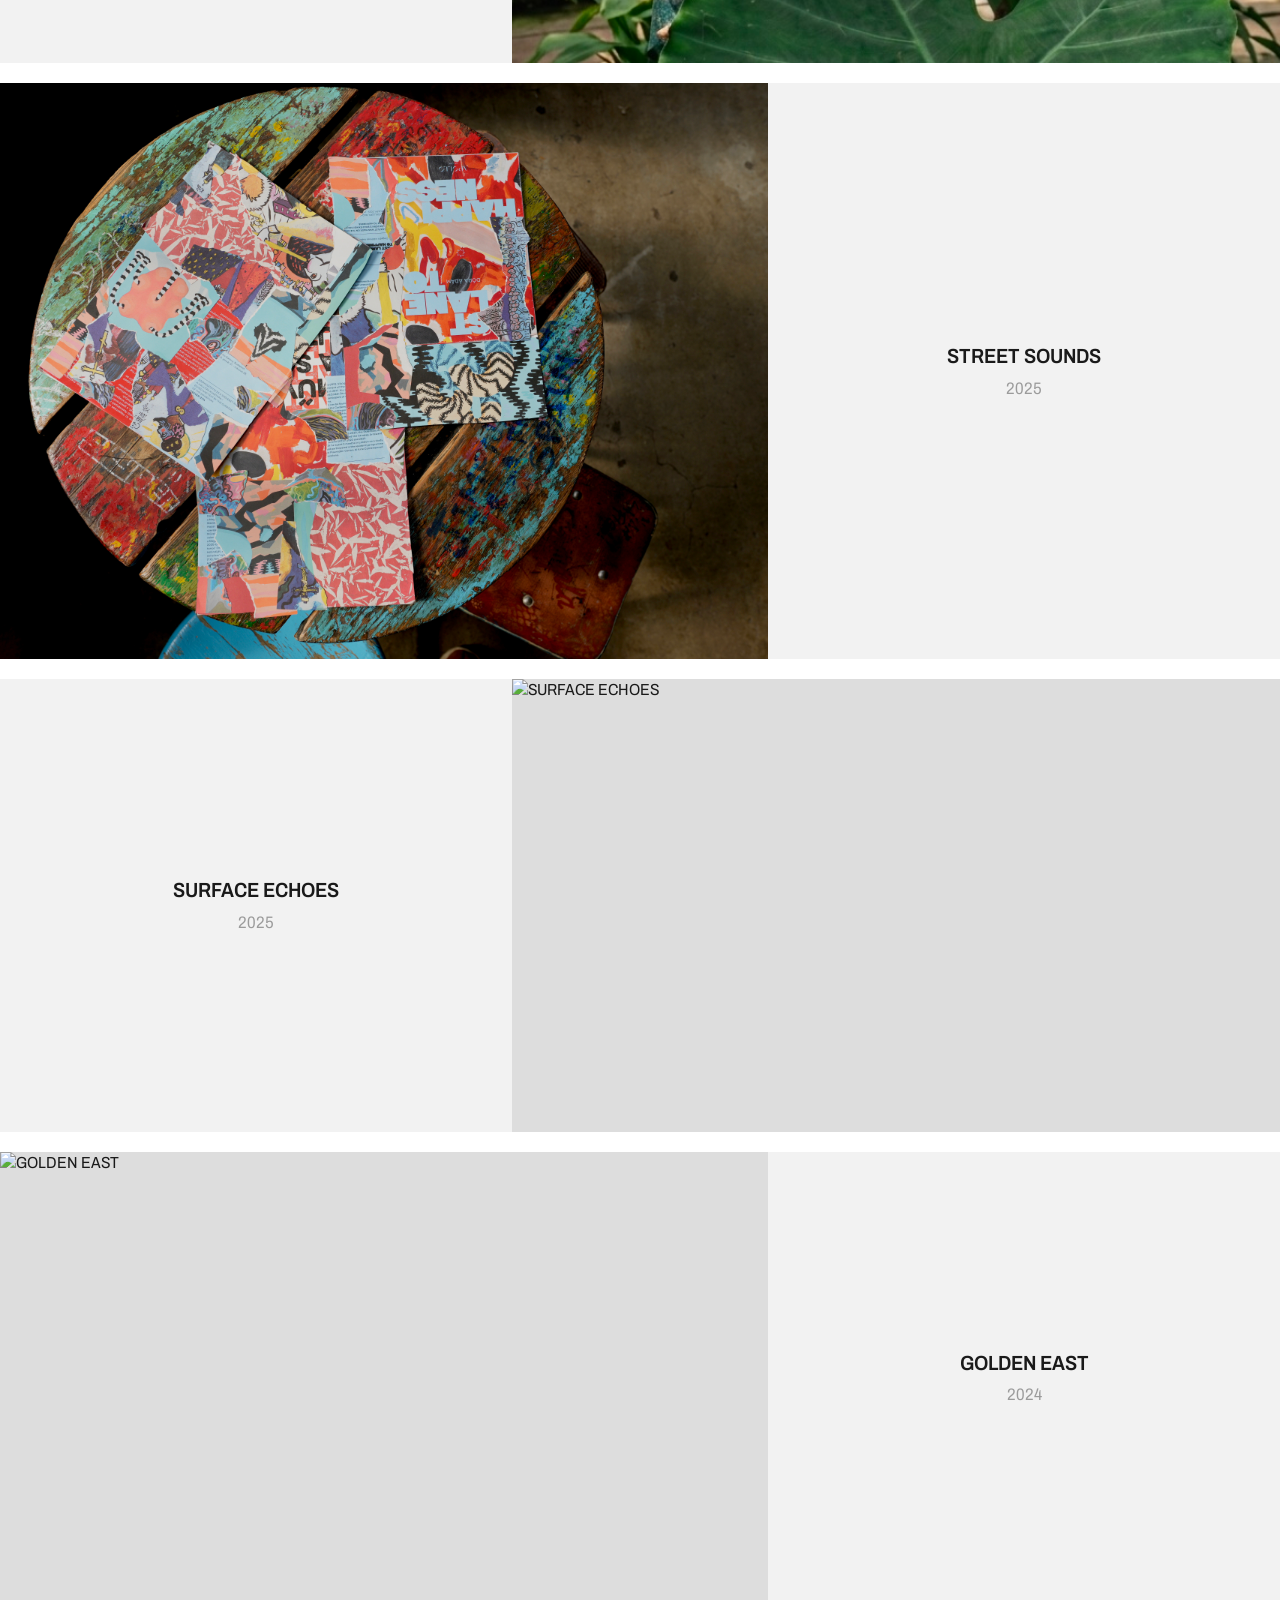
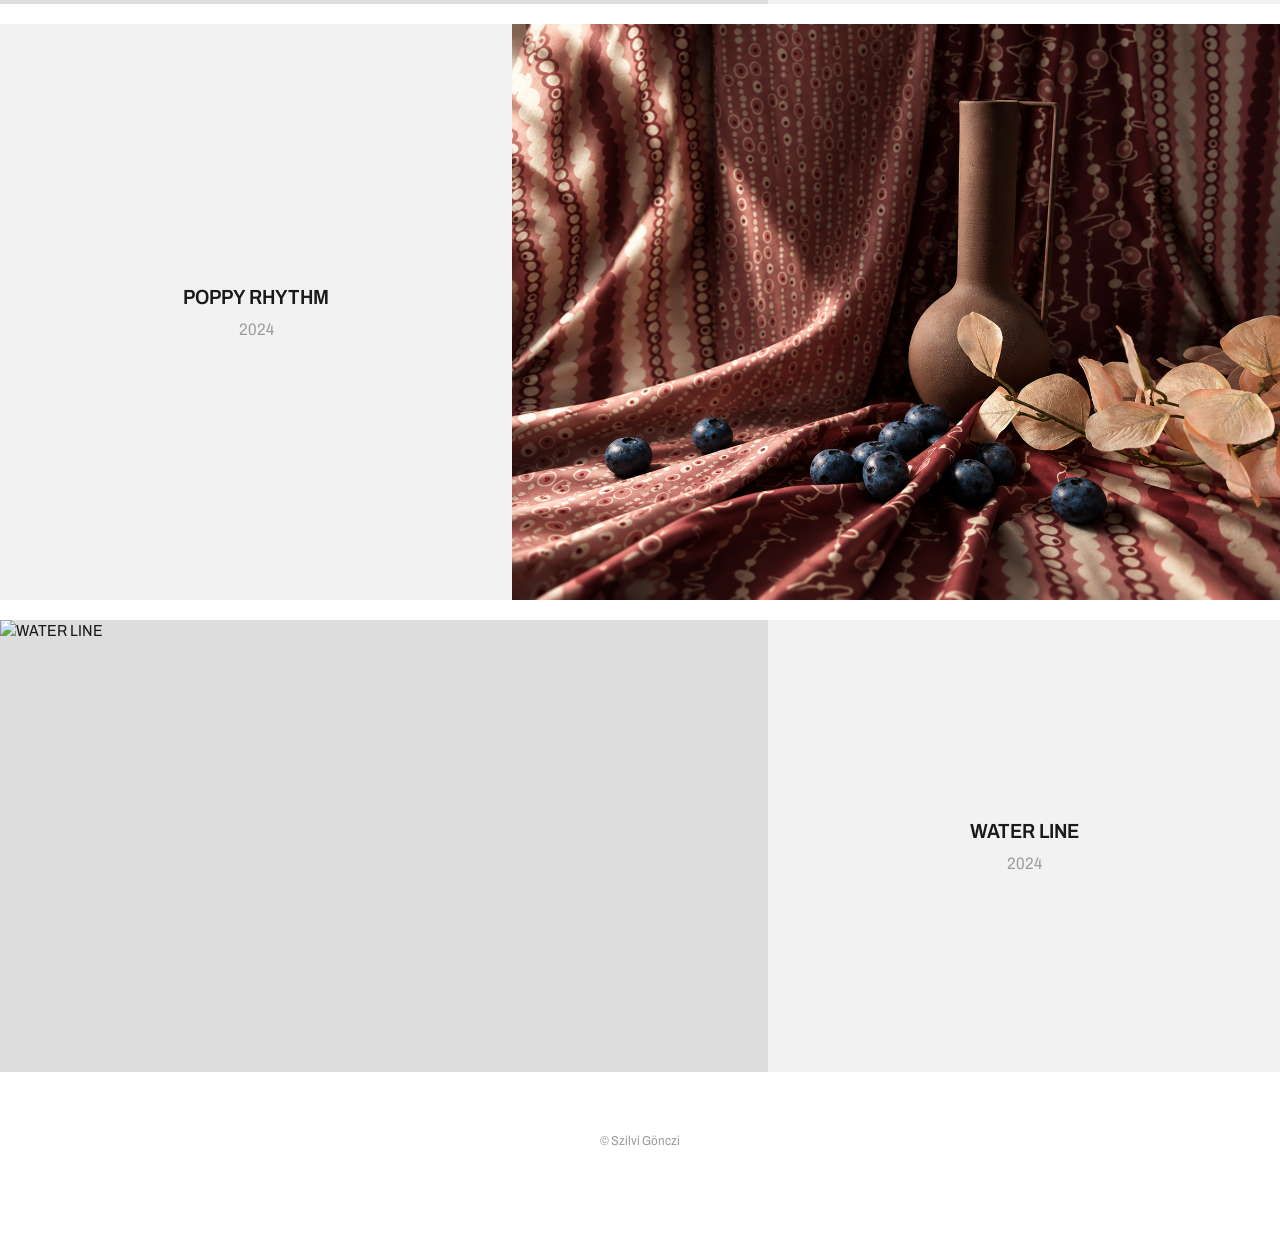
==== commit efffb830: "index" ====
--- a/index.html
+++ b/index.html
@@ -20,11 +20,11 @@
 
   <main class="rows">
       <a class="row" href="garden-memories.html"><div class="row-img"><img src="images/borito.jpg" alt="GARDEN MEMORIES" loading="lazy"></div><div class="row-text"><h2>GARDEN MEMORIES</h2><p>2026</p></div></a>
-      <a class="row" href="veil-of-fog.html"><div class="row-img"><img src="images/veil-of-fog.jpg" alt="VEIL OF FOG" loading="lazy"></div><div class="row-text"><h2>VEIL OF FOG</h2><p>2025</p></div></a>
-      <a class="row" href="street-sounds.html"><div class="row-img"><img src="images/street-sounds.jpg" alt="STREET SOUNDS" loading="lazy"></div><div class="row-text"><h2>STREET SOUNDS</h2><p>2025</p></div></a>
-      <a class="row" href="surface-echoes.html"><div class="row-img"><img src="images/surface-echoes.jpg" alt="SURFACE ECHOES" loading="lazy"></div><div class="row-text"><h2>SURFACE ECHOES</h2><p>2025</p></div></a>
-      <a class="row" href="golden-east.html"><div class="row-img"><img src="images/golden-east.jpg" alt="GOLDEN EAST" loading="lazy"></div><div class="row-text"><h2>GOLDEN EAST</h2><p>2024</p></div></a>
-      <a class="row" href="poppy-rhythm.html"><div class="row-img"><img src="images/poppy-rhythm.jpg" alt="POPPY RHYTHM" loading="lazy"></div><div class="row-text"><h2>POPPY RHYTHM</h2><p>2024</p></div></a>
+      <a class="row" href="veil-of-fog.html"><div class="row-img"><img src="images/Gemini_Generated_Image_7aoef17aoef17aoe 2-1.jpg" alt="VEIL OF FOG" loading="lazy"></div><div class="row-text"><h2>VEIL OF FOG</h2><p>2025</p></div></a>
+      <a class="row" href="street-sounds.html"><div class="row-img"><img src="images/_DSC8967 2.jpg" alt="STREET SOUNDS" loading="lazy"></div><div class="row-text"><h2>STREET SOUNDS</h2><p>2025</p></div></a>
+      <a class="row" href="surface-echoes.html"><div class="row-img"><img src="images/_DSC8871 2.jpg.jpg" alt="SURFACE ECHOES" loading="lazy"></div><div class="row-text"><h2>SURFACE ECHOES</h2><p>2025</p></div></a>
+      <a class="row" href="golden-east.html"><div class="row-img"><img src="images/IMG_4287.HEIC" alt="GOLDEN EAST" loading="lazy"></div><div class="row-text"><h2>GOLDEN EAST</h2><p>2024</p></div></a>
+      <a class="row" href="poppy-rhythm.html"><div class="row-img"><img src="images/24394f32-6a09-497f-9cd2-ff37a98287f1-1.png" alt="POPPY RHYTHM" loading="lazy"></div><div class="row-text"><h2>POPPY RHYTHM</h2><p>2024</p></div></a>
       <a class="row" href="water-line.html"><div class="row-img"><img src="images/water-line.jpg" alt="WATER LINE" loading="lazy"></div><div class="row-text"><h2>WATER LINE</h2><p>2024</p></div></a>
   </main>
 
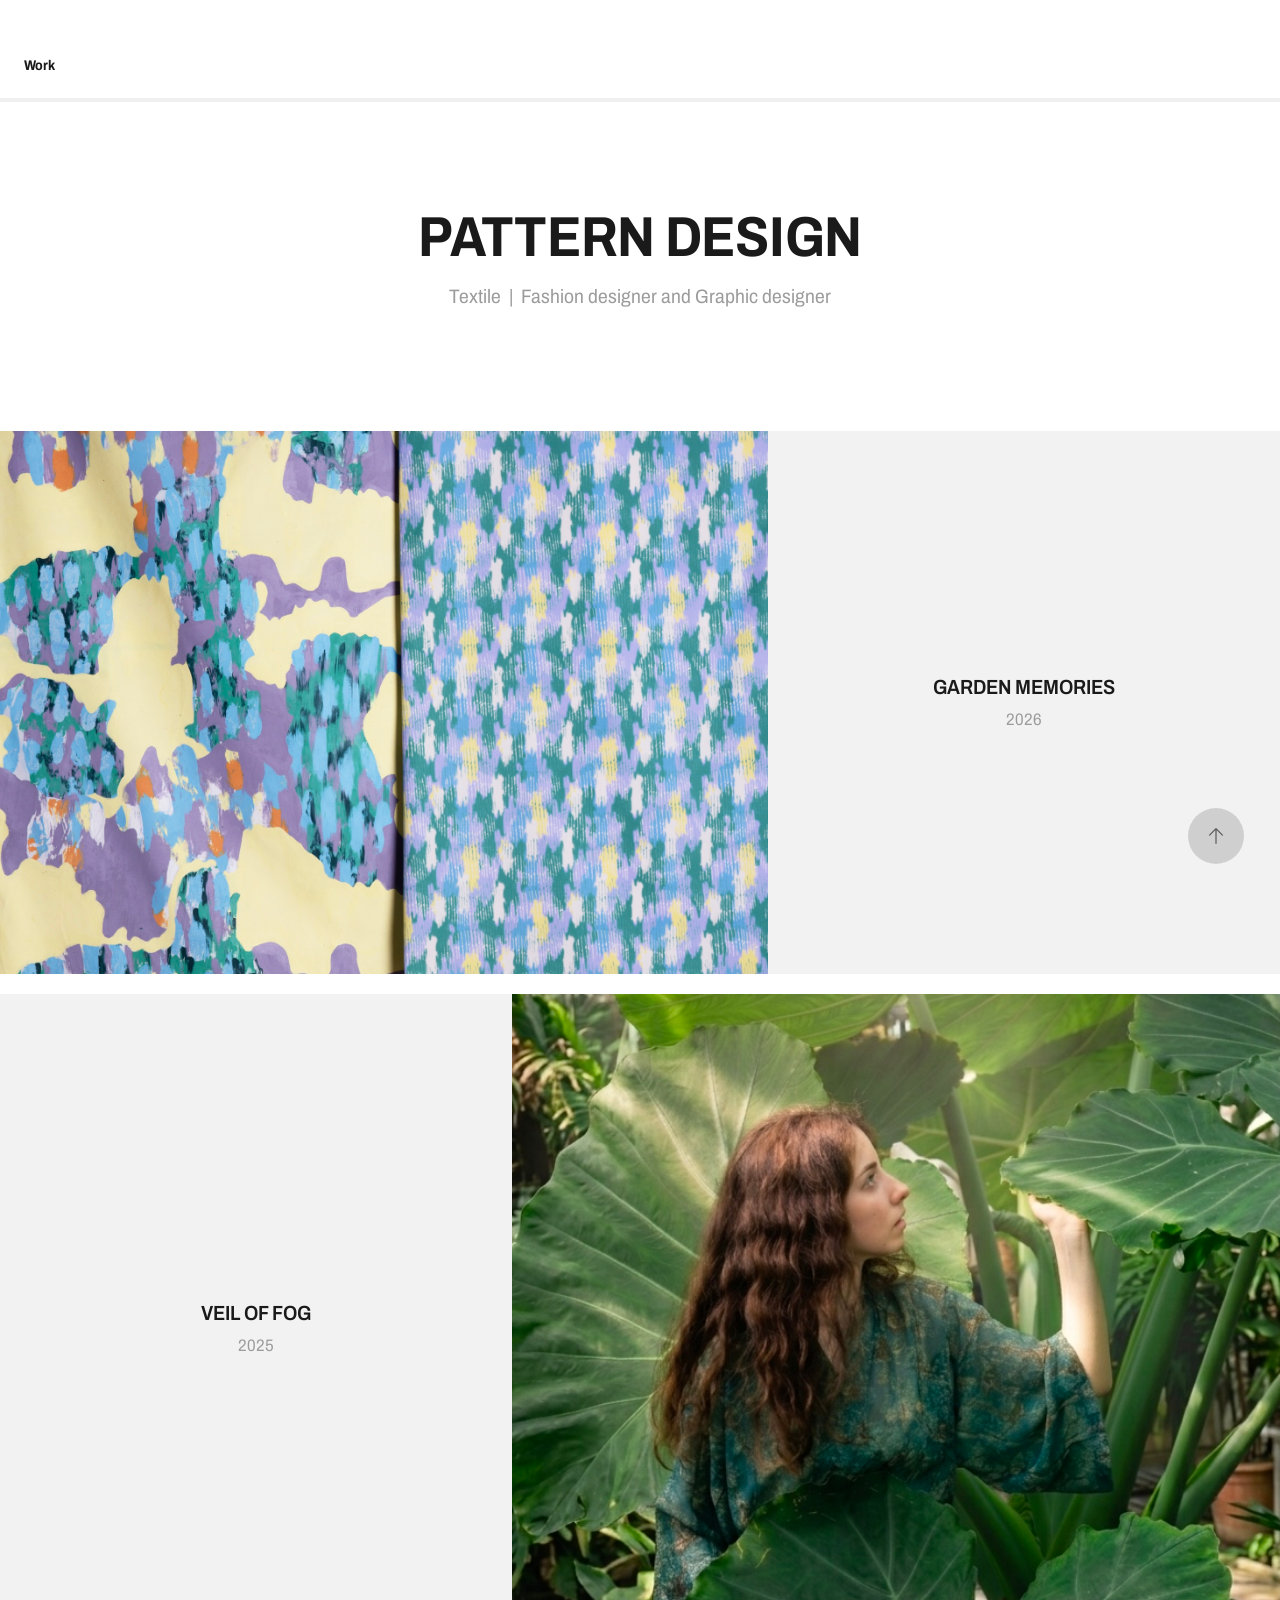
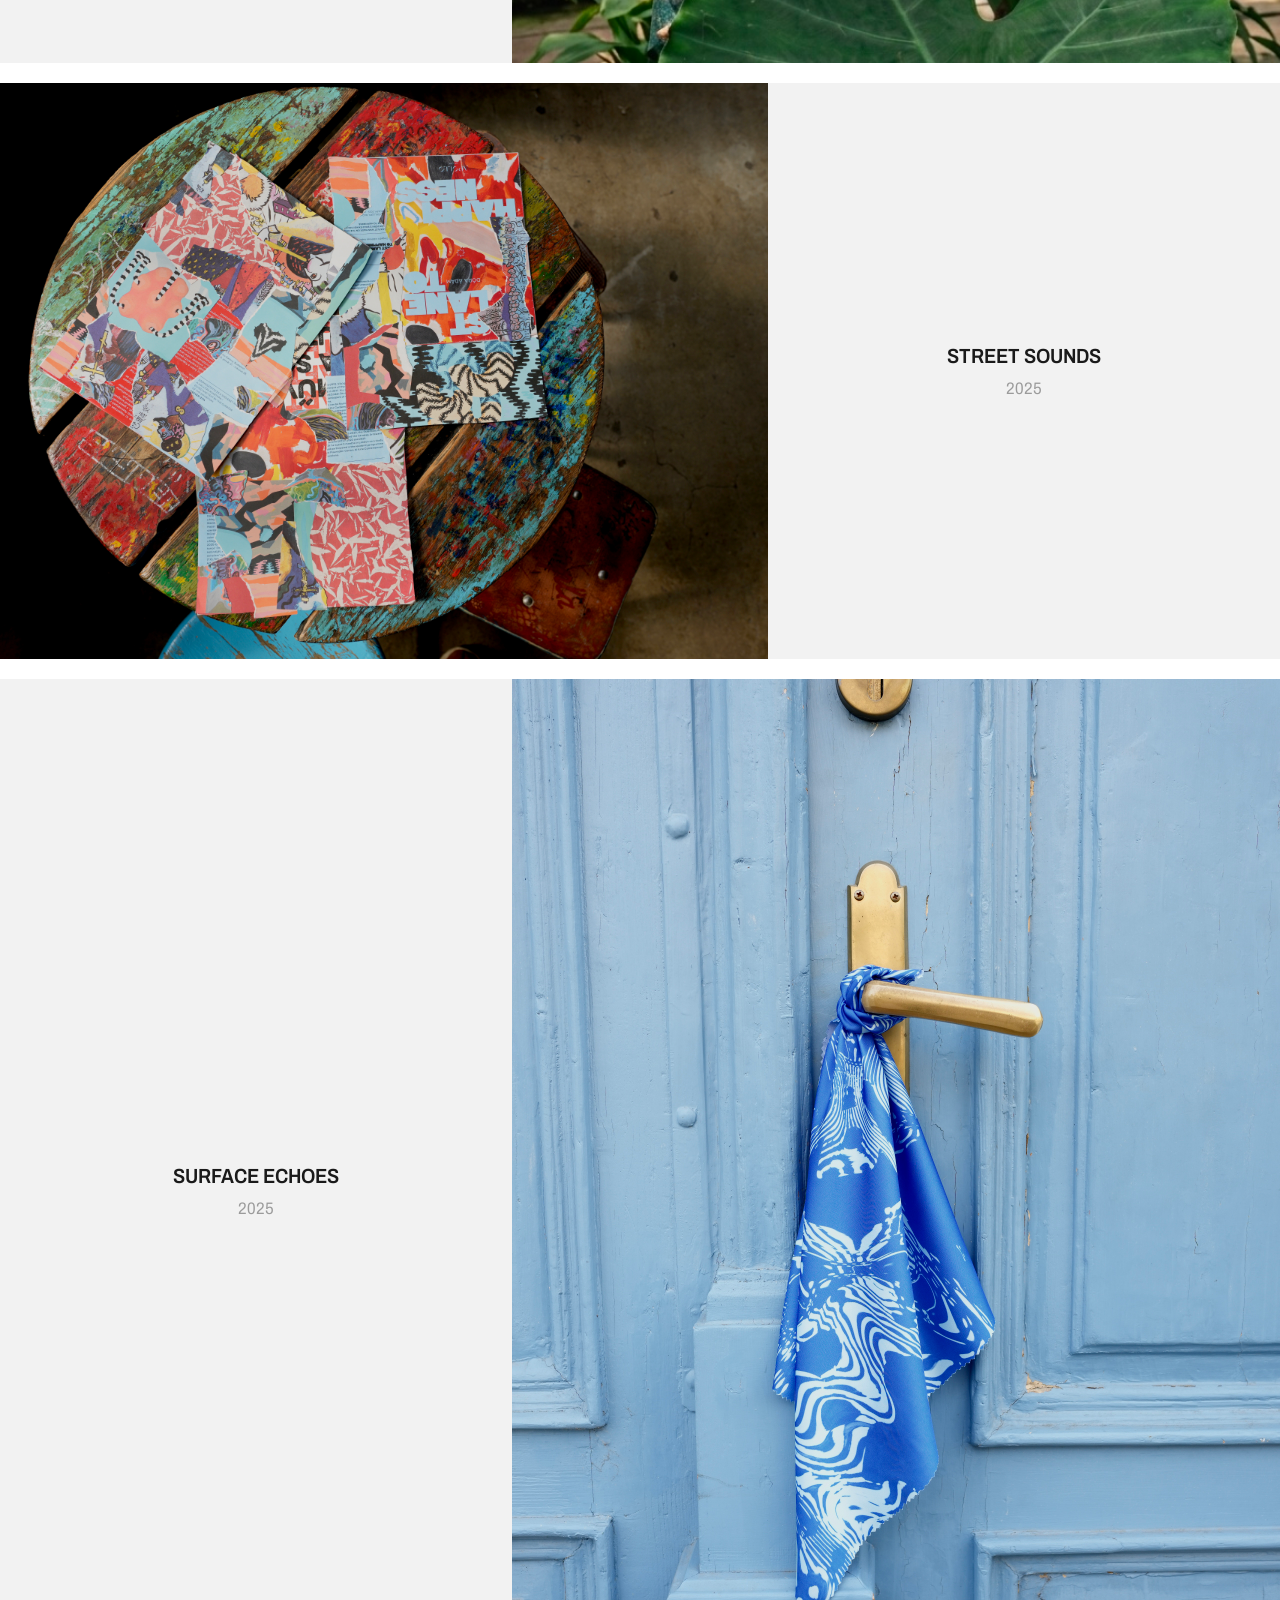
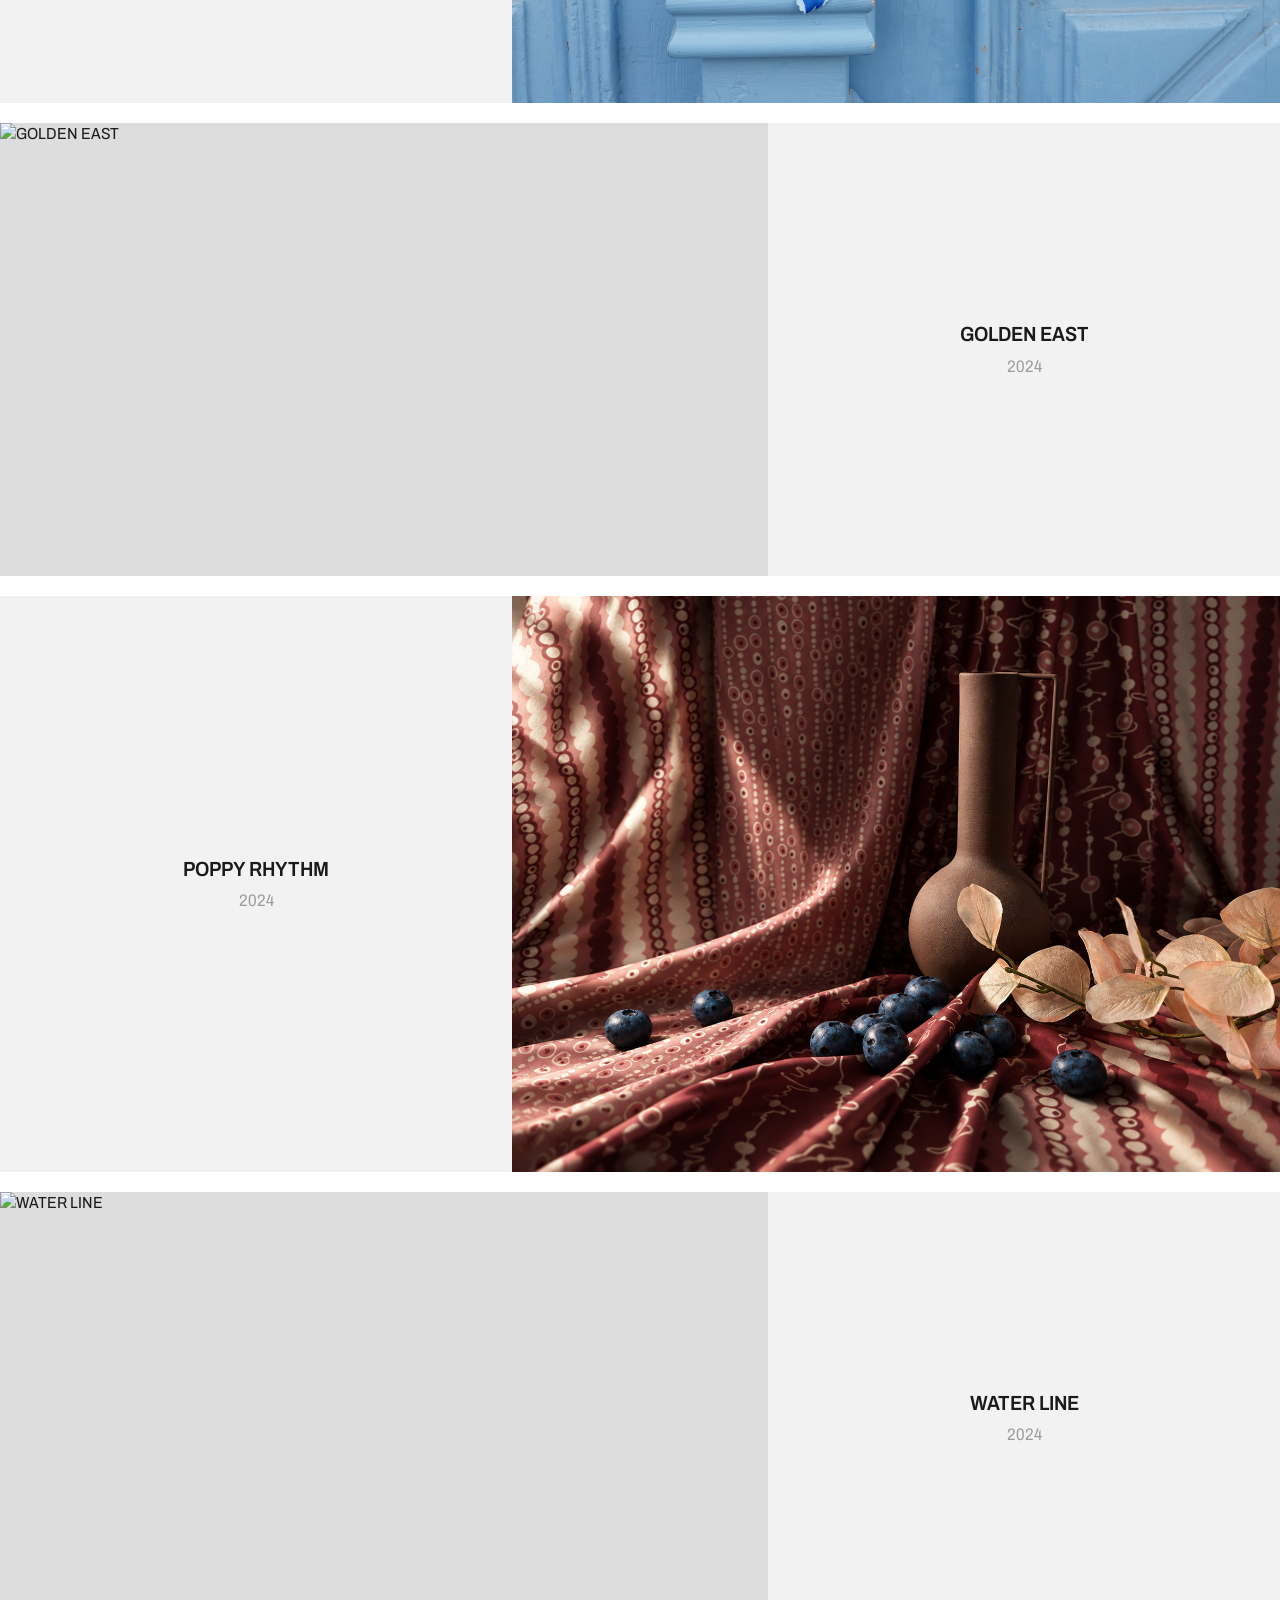
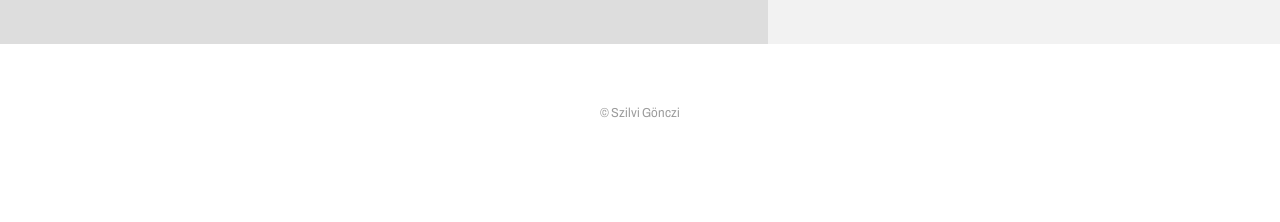
==== commit 29aa96f6: "renames" ====
--- a/index.html
+++ b/index.html
@@ -21,8 +21,8 @@
   <main class="rows">
       <a class="row" href="garden-memories.html"><div class="row-img"><img src="images/borito.jpg" alt="GARDEN MEMORIES" loading="lazy"></div><div class="row-text"><h2>GARDEN MEMORIES</h2><p>2026</p></div></a>
       <a class="row" href="veil-of-fog.html"><div class="row-img"><img src="images/Gemini_Generated_Image_7aoef17aoef17aoe 2-1.jpg" alt="VEIL OF FOG" loading="lazy"></div><div class="row-text"><h2>VEIL OF FOG</h2><p>2025</p></div></a>
-      <a class="row" href="street-sounds.html"><div class="row-img"><img src="images/_DSC8967 2.jpg" alt="STREET SOUNDS" loading="lazy"></div><div class="row-text"><h2>STREET SOUNDS</h2><p>2025</p></div></a>
-      <a class="row" href="surface-echoes.html"><div class="row-img"><img src="images/_DSC8871 2.jpg.jpg" alt="SURFACE ECHOES" loading="lazy"></div><div class="row-text"><h2>SURFACE ECHOES</h2><p>2025</p></div></a>
+      <a class="row" href="street-sounds.html"><div class="row-img"><img src="images/_DSC8967_2.jpg" alt="STREET SOUNDS" loading="lazy"></div><div class="row-text"><h2>STREET SOUNDS</h2><p>2025</p></div></a>
+      <a class="row" href="surface-echoes.html"><div class="row-img"><img src="images/_DSC8871_2.jpg" alt="SURFACE ECHOES" loading="lazy"></div><div class="row-text"><h2>SURFACE ECHOES</h2><p>2025</p></div></a>
       <a class="row" href="golden-east.html"><div class="row-img"><img src="images/IMG_4287.HEIC" alt="GOLDEN EAST" loading="lazy"></div><div class="row-text"><h2>GOLDEN EAST</h2><p>2024</p></div></a>
       <a class="row" href="poppy-rhythm.html"><div class="row-img"><img src="images/24394f32-6a09-497f-9cd2-ff37a98287f1-1.png" alt="POPPY RHYTHM" loading="lazy"></div><div class="row-text"><h2>POPPY RHYTHM</h2><p>2024</p></div></a>
       <a class="row" href="water-line.html"><div class="row-img"><img src="images/water-line.jpg" alt="WATER LINE" loading="lazy"></div><div class="row-text"><h2>WATER LINE</h2><p>2024</p></div></a>
